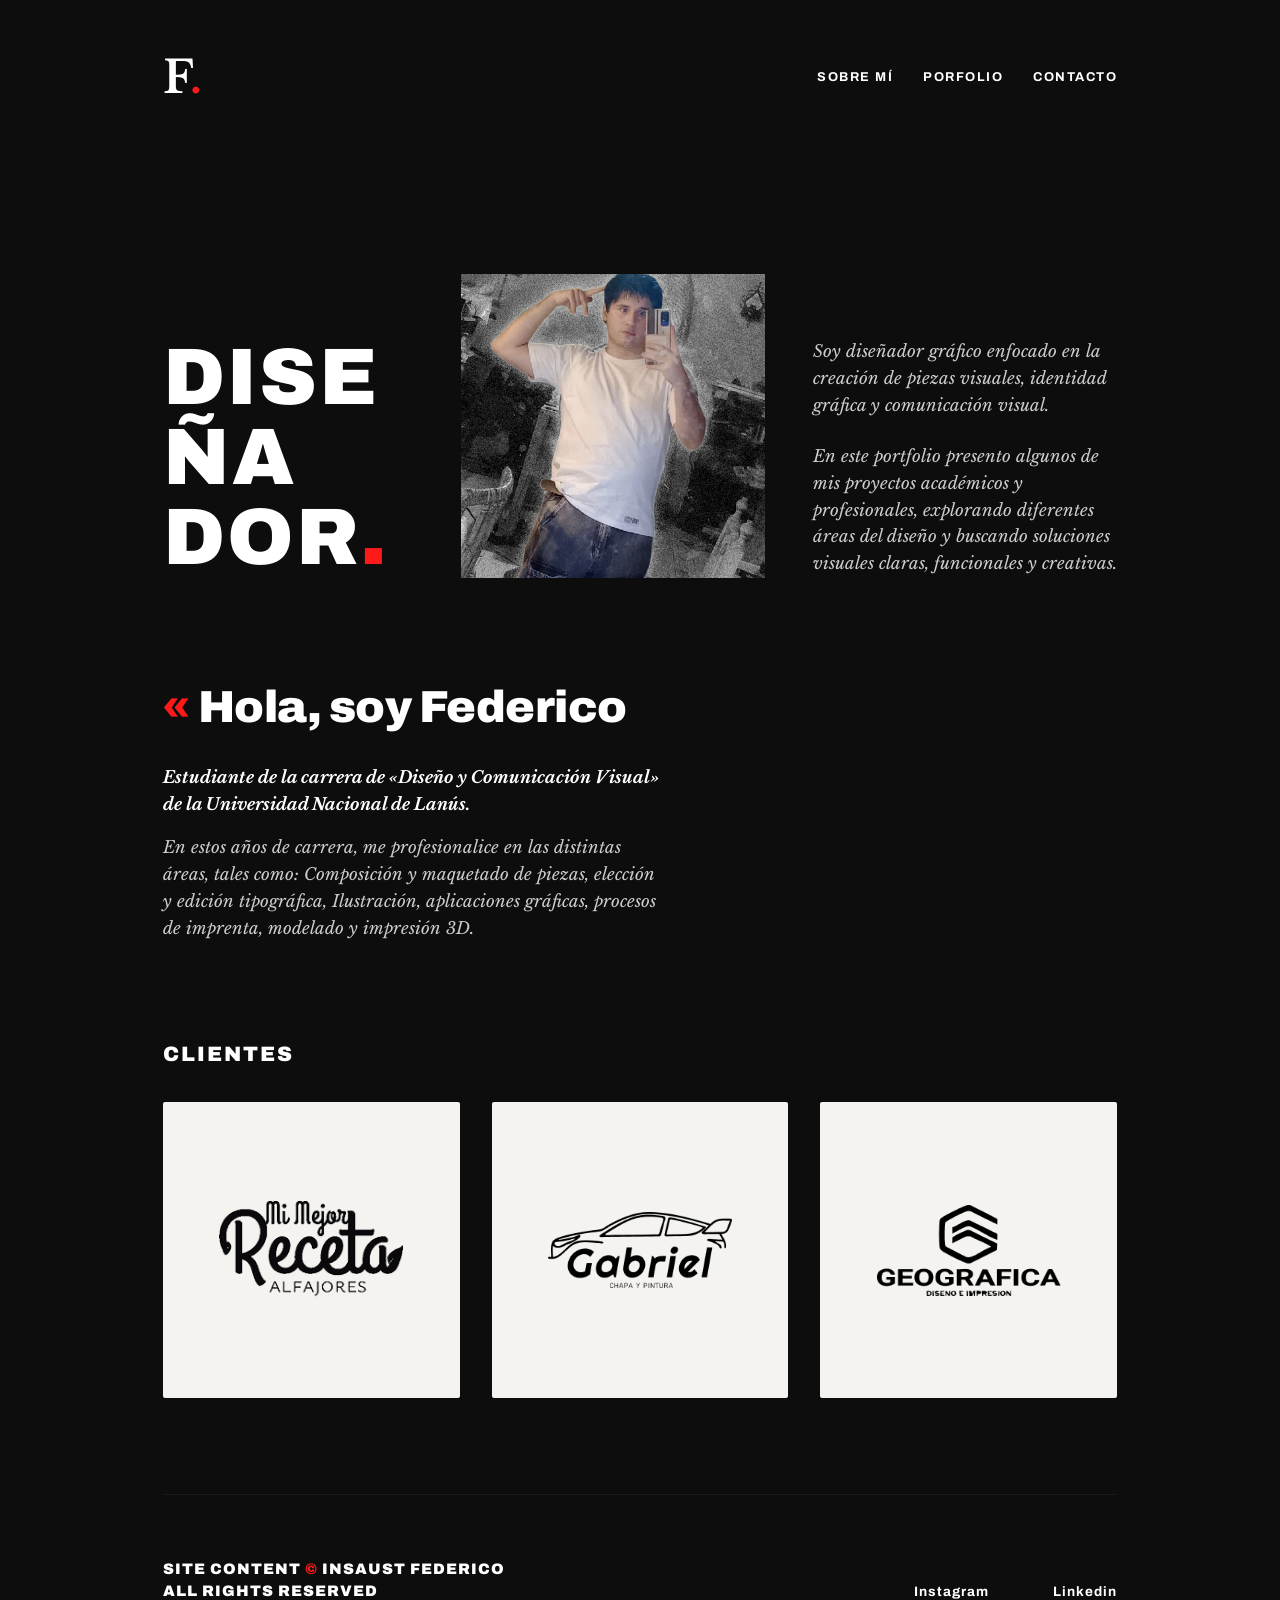
==== index.html @ 807d3243 "resubida" ====
<!DOCTYPE html>
  <html lang="es">

  <head>
    <meta charset="UTF-8">
    <meta name="viewport" content="width=device-width, initial-scale=1.0">
    <title>F. - Portfolio Federico Insaust</title>

    <!-- Favicon -->
    <link rel="icon" type="image/png" href="img/fotoporfolio.png">

    <link rel="stylesheet" href="estilos.css">
    <link rel="stylesheet" href="reveal.css">

    <!-- Google Fonts: Archivo y Libre Baskerville -->
    <link rel="preconnect" href="https://fonts.googleapis.com">
    <link rel="preconnect" href="https://fonts.gstatic.com" crossorigin>
    <link
      href="https://fonts.googleapis.com/css2?family=Archivo:ital,wght@0,400..900;1,400..900&family=Libre+Baskerville:ital,wght@0,400;0,700;1,400&display=swap"
      rel="stylesheet">
  </head>

  <body class="page-home">

    <!-- ENCABEZADO Y NAVEGACIÓN -->
    <header>
      <div class="logo">F<span>.</span></div>
      <nav>
        <a href="index.html" class="boton-head">SOBRE MÍ</a>
        <a href="porfolio.html" class="boton-head">PORFOLIO</a>
        <a href="contacto.html" class="boton-head">CONTACTO</a>
      </nav>
    </header>

    <!-- CONTENIDO PRINCIPAL -->
    <main>

      <!-- SECCIÓN FOTO -->
      <section class="seccion-foto" data-reveal>
        <p class="titulo-principal">
          DISEÑA DOR<span class="dot-red">.</span>
        </p>

        <div class="col-foto">
          <img src="img/fotoporfolio.png" alt="Foto de Federico Insaust" class="foto-perfil">
        </div>

        <div class="col-descripcion">
          <p class="texto-serif">
            Soy diseñador gráfico enfocado en la creación de piezas visuales, identidad gráfica y comunicación visual.
          </p>
          <p class="texto-serif">
            En este portfolio presento algunos de mis proyectos académicos y profesionales, explorando diferentes áreas
            del diseño y buscando soluciones visuales claras, funcionales y creativas.
          </p>
        </div>
      </section>

      <!-- SECCIÓN HOLA -->
      <section class="seccion-hola" id="sobre-mi" data-reveal>
        <h1 class="titulo-hola">
          <span class="quote-red">«</span>Hola, soy Federico
        </h1>
        <div class="texto-hola">
          <p class="texto-serif destacado">
            Estudiante de la carrera de «Diseño y Comunicación Visual» de la Universidad Nacional de Lanús.
          </p>
          <p class="texto-serif">
            En estos años de carrera, me profesionalice en las distintas áreas, tales como: Composición y maquetado de
            piezas, elección y edición tipográfica, Ilustración, aplicaciones gráficas, procesos de imprenta, modelado y
            impresión 3D.
          </p>
        </div>
      </section>

      <!-- SECCIÓN CLIENTES -->
      <section class="seccion-clientes" data-reveal>
        <h2 class="titulo-seccion">CLIENTES</h2>

        <div class="grid-clientes">
          <div class="card-cliente">
            <img src="img/logo-mimejorreceta.png" alt="Mi Mejor Receta Alfajores" class="logo-mi-mejor-receta">
          </div>
          <div class="card-cliente">
            <img src="img/logo-gabriel.png" alt="Gabriel Car Detailing" class="logo-gabriel">
          </div>
          <div class="card-cliente">
            <img src="img/logo-geografica.png" alt="Geografica Imprenta y Carteleria" class="logo-geografica">
          </div>
        </div>
      </section>

    </main>

    <!-- PIE DE PÁGINA -->
    <footer>
      <div class="copyright">
        SITE CONTENT <span class="copy-symbol">©</span> INSAUST FEDERICO<br>
        ALL RIGHTS RESERVED
      </div>

      <div class="social-links">
        <a href="https://instagram.com" target="_blank" rel="noopener">Instagram</a>
        <a href="https://linkedin.com" target="_blank" rel="noopener">Linkedin</a>
      </div>
    </footer>

    <script src="reveal.js"></script>
  </body>

  </html>
---- estilos.css ----
/* ==========================================
   RESET & ESTILOS GENERALES
   ========================================== */
* {
  box-sizing: border-box;
  margin: 0;
  padding: 0;
}

body {
  background-color: #0d0d0d;
  color: #ffffff;
  font-family: 'Archivo', sans-serif;
  line-height: 1.5;
  padding: 20px 163px;
  max-width: 1920px;
}

/* ==========================================
   CABECERA Y NAVEGACIÓN 
   ========================================== */
header {
  display: flex;
  justify-content: space-between;
  align-items: center;
  padding: 24px 0 163px 0;
}

nav {
  display: flex;
  gap: 30px;
}

/* ==========================================
   ELEMENTOS GENERALES
   ========================================== */
.logo {
  font-family: 'Libre Baskerville', Georgia, serif;
  font-size: 2.8rem;
  font-weight: 700;
  letter-spacing: -1px;
}

.logo span {
  color: #ff1a1a;
}

.boton-head {
  color: #ffffff;
  text-decoration: none;
  font-size: 0.8rem;
  font-weight: 700;
  font-family: 'Archivo', sans-serif;
  letter-spacing: 1.5px;
  transition: opacity 0.2s ease;
}

.boton-head:hover {
  opacity: 0.7;
}

/* ==========================================
   SECCIÓN FOTO 
   ========================================== */
.seccion-foto {
  display: flex;
  justify-content: space-between;
  align-items: flex-end;
  gap: 48px;
  margin-bottom: 96px;
}

.titulo-principal {
  font-family: 'Archivo', sans-serif;
  font-size: 5rem;
  font-weight: 900;
  line-height: 1;
  letter-spacing: 2px;
  text-transform: uppercase;
  max-width: 250px;
  word-wrap: break-word;
}

.dot-red {
  color: #ff1a1a;
}

.col-foto {
  display: flex;
  justify-content: center;
  flex: 1;
}

.foto-perfil {
  width: 100%;
  max-width: 380px;
  height: auto;
  aspect-ratio: 1/1;
  object-fit: cover;
  filter: grayscale(20%) contrast(105%);
}

.col-descripcion {
  display: flex;
  flex-direction: column;
  gap: 24px;
  flex: 1;
}

.texto-serif {
  font-family: 'Libre Baskerville', Georgia, serif;
  font-style: italic;
  font-size: 1.05rem;
  color: #cccccc;
  line-height: 1.6;
}

.texto-serif.destacado {
  color: #ffffff;
  font-weight: 700;
}

/* ==========================================
   SECCIÓN HOLA
   ========================================== */
.seccion-hola {
  margin-bottom: 96px;
  max-width: 500px;
}

.titulo-hola {
  font-family: 'Archivo', sans-serif;
  font-size: 2.8rem;
  font-weight: 900;
  margin-bottom: 24px;
  display: flex;
  align-items: center;
  gap: 4px;
  letter-spacing: -0.5px;
}

.quote-red {
  color: #ff1a1a;
  font-family: 'Archivo', sans-serif;
  margin-right: 4px;
}

.texto-hola {
  display: flex;
  flex-direction: column;
  gap: 16px;
}

/* ==========================================
   SECCIÓN CLIENTES 
   ========================================== */
.seccion-clientes {
  margin-bottom: 96px;
}

.titulo-seccion {
  font-family: 'Archivo', sans-serif;
  font-size: 1.3rem;
  font-weight: 900;
  letter-spacing: 2px;
  margin-bottom: 32px;
  text-transform: uppercase;
}

.grid-clientes {
  display: flex;
  gap: 32px;
}

.card-cliente {
  background-color: #f4f3ef;
  flex: 1;
  aspect-ratio: 1/1;
  display: flex;
  align-items: center;
  justify-content: center;
  padding: 40px;
  border-radius: 2px;
}

.card-cliente img {
  max-width: 85%;
  max-height: 85%;
  object-fit: contain;
}

.card-cliente img.logo-mi-mejor-receta {
  width: 200px;
  height: 106px;
}

.card-cliente img.logo-gabriel {
  width: 247px;
  height: 101px;
}

.card-cliente img.logo-geografica {
  width: 232px;
  height: 115px;
}

/* ==========================================
   FOOTER
   ========================================== */
footer {
  display: flex;
  justify-content: space-between;
  align-items: flex-end;
  padding-top: 64px;
  border-top: 1px solid #1a1a1a;
}

.copyright {
  font-family: 'Archivo', sans-serif;
  font-size: 0.95rem;
  font-weight: 900;
  line-height: 1.4;
  letter-spacing: 1px;
}

.copy-symbol {
  color: #ff1a1a;
}

.social-links {
  display: flex;
  gap: 64px;
}

.social-links a {
  color: #ffffff;
  text-decoration: none;
  font-family: 'Archivo', sans-serif;
  font-size: 0.85rem;
  font-weight: 700;
  letter-spacing: 1px;
  transition: opacity 0.2s ease;
}

.social-links a:hover {
  opacity: 0.7;
}

/* ==========================================
   RESPONSIVE 
   ========================================== */
@media (max-width: 992px) {
  body {
    padding: 24px 32px;
  }

  .seccion-foto {
    flex-direction: column;
    align-items: flex-start;
    gap: 40px;
  }

  .titulo-principal {
    font-size: 3.5rem;
    max-width: 100%;
  }

  .grid-clientes {
    flex-direction: column;
  }
}

@media (max-width: 600px) {
  header {
    flex-direction: column;
    gap: 24px;
    align-items: flex-start;
  }

  nav {
    gap: 24px;
  }

  footer {
    flex-direction: column;
    align-items: flex-start;
    gap: 32px;
  }

  .social-links {
    gap: 32px;
  }
}

/* ==========================================
   PORFOLIO
   ========================================== */
:root {
  --bg-dark: #0d0d0d;
  --text-white: #ffffff;
  --accent-red: #ff1a1a;
  --card-bg: #d9d9d9;
  --font-heading: 'Archivo', sans-serif;
  --font-body: 'Libre Baskerville', serif;
}

.page-portfolio {
  overflow-x: hidden;
}

.page-portfolio .dot,
.page-portfolio .red-symbol {
  color: var(--accent-red);
}

.page-portfolio .red-symbol {
  font-weight: bold;
}

.page-portfolio .bio-text {
  color: var(--text-white);
  font-family: var(--font-body);
  font-size: 13px;
  font-style: italic;
  line-height: 1.6;
}

.page-portfolio .bio-text p {
  margin-bottom: 16px;
}

.page-portfolio .bio-text p:last-child {
  margin-bottom: 0;
}

.page-portfolio .badge-container {
  position: relative;
}

.page-portfolio .red-badge {
  position: absolute;
  z-index: 2;
  right: 12px;
  bottom: 12px;
  width: 16px;
  height: 16px;
  background-color: var(--accent-red);
}

.page-portfolio .card {
  display: flex;
  align-items: center;
  justify-content: center;
  overflow: hidden;
  background-color: var(--card-bg);
}

.page-portfolio .card img,
.page-portfolio .card video {
  display: block;
  width: 100%;
  height: 100%;
  object-fit: cover;
}

.page-portfolio nav a {
  color: var(--text-white);
  font-size: 13px;
  font-weight: 600;
  letter-spacing: 1.5px;
  text-decoration: none;
  transition: color 0.3s ease;
}

.page-portfolio nav a:hover {
  color: var(--accent-red);
}

.page-portfolio main#porfolio {
  display: flex;
  flex-direction: column;
  gap: 24px;
}

.page-portfolio main#porfolio > h1 {
  max-width: 450px;
  margin-bottom: 20px;
  font-size: 54px;
  font-weight: 900;
  line-height: 0.95;
  letter-spacing: -1px;
}

.page-portfolio #principales {
  display: flex;
  gap: 16px;
  height: 380px;
}

.page-portfolio #principales .card {
  flex: 1;
}

.page-portfolio #principales .card:nth-child(4) {
  flex: 0.5;
}

.page-portfolio #pequenas-piezas {
  display: flex;
  gap: 16px;
  height: 100px;
}

.page-portfolio #pequenas-piezas .card {
  flex: 1;
}

.page-portfolio #trabajo-destacado {
  display: flex;
  align-items: stretch;
  gap: 16px;
}

.page-portfolio #trabajo-destacado .col-left {
  display: flex;
  flex: 2;
  gap: 16px;
}

.page-portfolio #trabajo-destacado .card.large {
  flex: 1.2;
  height: 360px;
}

.page-portfolio #trabajo-destacado .stacked-cards {
  display: flex;
  flex: 1;
  flex-direction: column;
  gap: 16px;
}

.page-portfolio #trabajo-destacado .stacked-cards .card {
  height: calc(50% - 8px);
}

.page-portfolio #trabajo-destacado .col-right {
  display: flex;
  flex: 1;
  flex-direction: column;
  justify-content: flex-end;
  padding: 0 20px;
}

.page-portfolio #video {
  display: flex;
  width: 100%;
}

.page-portfolio #video .video-card {
  width: 100%;
  height: 400px;
}

.page-portfolio #libro h2 {
  margin-bottom: 16px;
  font-size: 24px;
  font-weight: 900;
}

.page-portfolio .book-embed {
  position: relative;
  width: 100%;
  min-height: 324px;
  aspect-ratio: 5 / 3;
}

.page-portfolio .book-embed iframe {
  position: absolute;
  inset: 0;
  width: 100%;
  height: 100%;
  border: 0;
}

.page-portfolio #piezas-varias {
  display: flex;
  flex-direction: column;
  gap: 16px;
}

.page-portfolio .flex-row {
  display: flex;
  gap: 16px;
  min-height: 280px;
}

.page-portfolio .col-item {
  flex: 1;
}

.page-portfolio .col-item.wide {
  flex: 2;
}

.page-portfolio .col-item.bio-text {
  display: flex;
  flex-direction: column;
  justify-content: flex-end;
  padding: 0 15px;
}

.page-portfolio .stacked-col {
  display: flex;
  flex-direction: column;
  gap: 16px;
}

.page-portfolio .stacked-col .card {
  flex: 1;
}

.page-portfolio footer {
  align-items: center;
  margin-top: 80px;
  padding-top: 20px;
  border-top: 0;
  font-size: 11px;
  font-weight: 800;
  letter-spacing: 0.5px;
}

.page-portfolio .redes {
  display: flex;
  gap: 40px;
}

.page-portfolio .redes a {
  color: var(--text-white);
  text-decoration: none;
  transition: color 0.3s ease;
}

.page-portfolio .redes a:hover {
  color: var(--accent-red);
}

@media (max-width: 992px) {
  .page-portfolio {
    padding: 30px 20px;
  }

  .page-portfolio #principales {
    height: 260px;
  }

  .page-portfolio #trabajo-destacado {
    flex-direction: column;
  }

  .page-portfolio #trabajo-destacado .col-right {
    padding: 20px 0;
  }

  .page-portfolio .flex-row {
    flex-direction: column;
  }

  .page-portfolio .col-item.wide,
  .page-portfolio .col-item {
    width: 100%;
    height: 220px;
  }

  .page-portfolio .col-item.bio-text {
    height: auto;
    padding: 20px 0;
  }
}

@media (max-width: 600px) {
  .page-portfolio header {
    gap: 20px;
  }

  .page-portfolio main#porfolio > h1 {
    font-size: 38px;
  }

  .page-portfolio #principales,
  .page-portfolio #pequenas-piezas {
    flex-direction: column;
    height: auto;
  }

  .page-portfolio #principales .card {
    height: 200px;
  }

  .page-portfolio #pequenas-piezas .card {
    height: 80px;
  }

  .page-portfolio #trabajo-destacado .col-left {
    flex-direction: column;
  }
}

/* ==========================================
   CONTACTO
   ========================================== */
.page-contact {
  display: flex;
  min-height: 100vh;
  flex-direction: column;
}

.page-contact main {
  flex: 1;
  display: flex;
  flex-direction: column;
}

.page-contact section {
  width: 100%;
}

.page-contact h1 {
  max-width: 450px;
  margin-bottom: 40px;
  font-family: 'Archivo', sans-serif;
  font-size: 52px;
  font-weight: 900;
  line-height: 1.05;
  letter-spacing: -1px;
  text-transform: uppercase;
}

.page-contact h1 span,
.page-contact h2 span {
  color: #ff1a1a;
}

.page-contact form {
  display: flex;
  max-width: 680px;
  flex-direction: column;
  gap: 24px;
  margin-bottom: 50px;
}

.page-contact .form-row {
  display: flex;
  width: 100%;
  gap: 20px;
}

.page-contact .field-group {
  display: flex;
  flex: 1;
  flex-direction: column;
  gap: 8px;
}

.page-contact .field-group.full-width {
  width: 100%;
}

.page-contact .field-group.half-width {
  max-width: 50%;
}

.page-contact label {
  color: #ffffff;
  font-family: 'Archivo', sans-serif;
  font-size: 16px;
  font-weight: 800;
}

.page-contact input[type="text"],
.page-contact textarea {
  width: 100%;
  padding: 14px 16px;
  border: none;
  border-radius: 0;
  outline: none;
  background-color: #8c8c8c;
  color: #0d0d0d;
  font-family: 'Libre Baskerville', serif;
  font-size: 13px;
  font-style: italic;
}

.page-contact input[type="text"]::placeholder,
.page-contact textarea::placeholder {
  color: #333333;
  font-family: 'Libre Baskerville', serif;
  font-style: italic;
}

.page-contact textarea {
  min-height: 90px;
  resize: vertical;
}

.page-contact .file-upload {
  display: flex;
  align-items: center;
  justify-content: space-between;
  padding: 10px 16px;
  background-color: #8c8c8c;
}

.page-contact .upload-info {
  display: flex;
  align-items: center;
  gap: 12px;
  color: #1a1a1a;
  font-family: 'Libre Baskerville', serif;
  font-size: 13px;
  font-style: italic;
}

.page-contact .upload-info .icon {
  width: 24px;
  height: 24px;
  fill: #1a1a1a;
}

.page-contact .btn-upload {
  padding: 10px 20px;
  background-color: #0d0d0d;
  color: #ffffff;
  font-family: 'Archivo', sans-serif;
  font-size: 12px;
  font-style: normal;
  font-weight: 800;
  letter-spacing: 1px;
  text-transform: uppercase;
  cursor: pointer;
}

.page-contact input[type="file"] {
  display: none;
}

.page-contact h2 {
  margin-bottom: 12px;
  color: #ffffff;
  font-family: 'Archivo', sans-serif;
  font-size: 20px;
  font-weight: 800;
}

.page-contact h2 span {
  margin-right: 2px;
}

.page-contact .direct-contact {
  display: flex;
  align-items: center;
  gap: 10px;
  margin-bottom: 60px;
}

.page-contact .direct-contact .icon-mail {
  width: 20px;
  height: 20px;
  fill: #ffffff;
}

.page-contact .direct-contact a {
  color: #ffffff;
  font-family: 'Libre Baskerville', serif;
  font-size: 13px;
  font-style: italic;
  text-decoration: none;
}

.page-contact footer {
  align-items: center;
  padding-top: 20px;
  border-top: 1px solid #1a1a1a;
  font-size: 12px;
  font-weight: 800;
  letter-spacing: 0.5px;
}

.page-contact footer p {
  color: #ffffff;
}

.page-contact .social-links {
  gap: 40px;
}

.page-contact .social-links a {
  transition: opacity 0.2s ease;
}

.page-contact .social-links a:hover {
  opacity: 0.7;
}

@media (max-width: 768px) {
  .page-contact {
    padding: 24px 20px;
  }

  .page-contact header {
    margin-bottom: 40px;
  }

  .page-contact .form-row {
    flex-direction: column;
    gap: 24px;
  }

  .page-contact .field-group.half-width {
    max-width: 100%;
  }

  .page-contact .file-upload {
    align-items: flex-start;
    flex-direction: column;
    gap: 14px;
  }
}
---- reveal.css ----
body.reveal-ready [data-reveal] {
    opacity: 0;
    transform: translateY(24px);
    transition: opacity 600ms ease, transform 600ms ease;
}

body.reveal-ready [data-reveal].is-visible {
    opacity: 1;
    transform: translateY(0);
}

@media (prefers-reduced-motion: reduce) {
    body.reveal-ready [data-reveal] {
        opacity: 1;
        transform: none;
        transition: none;
    }
}
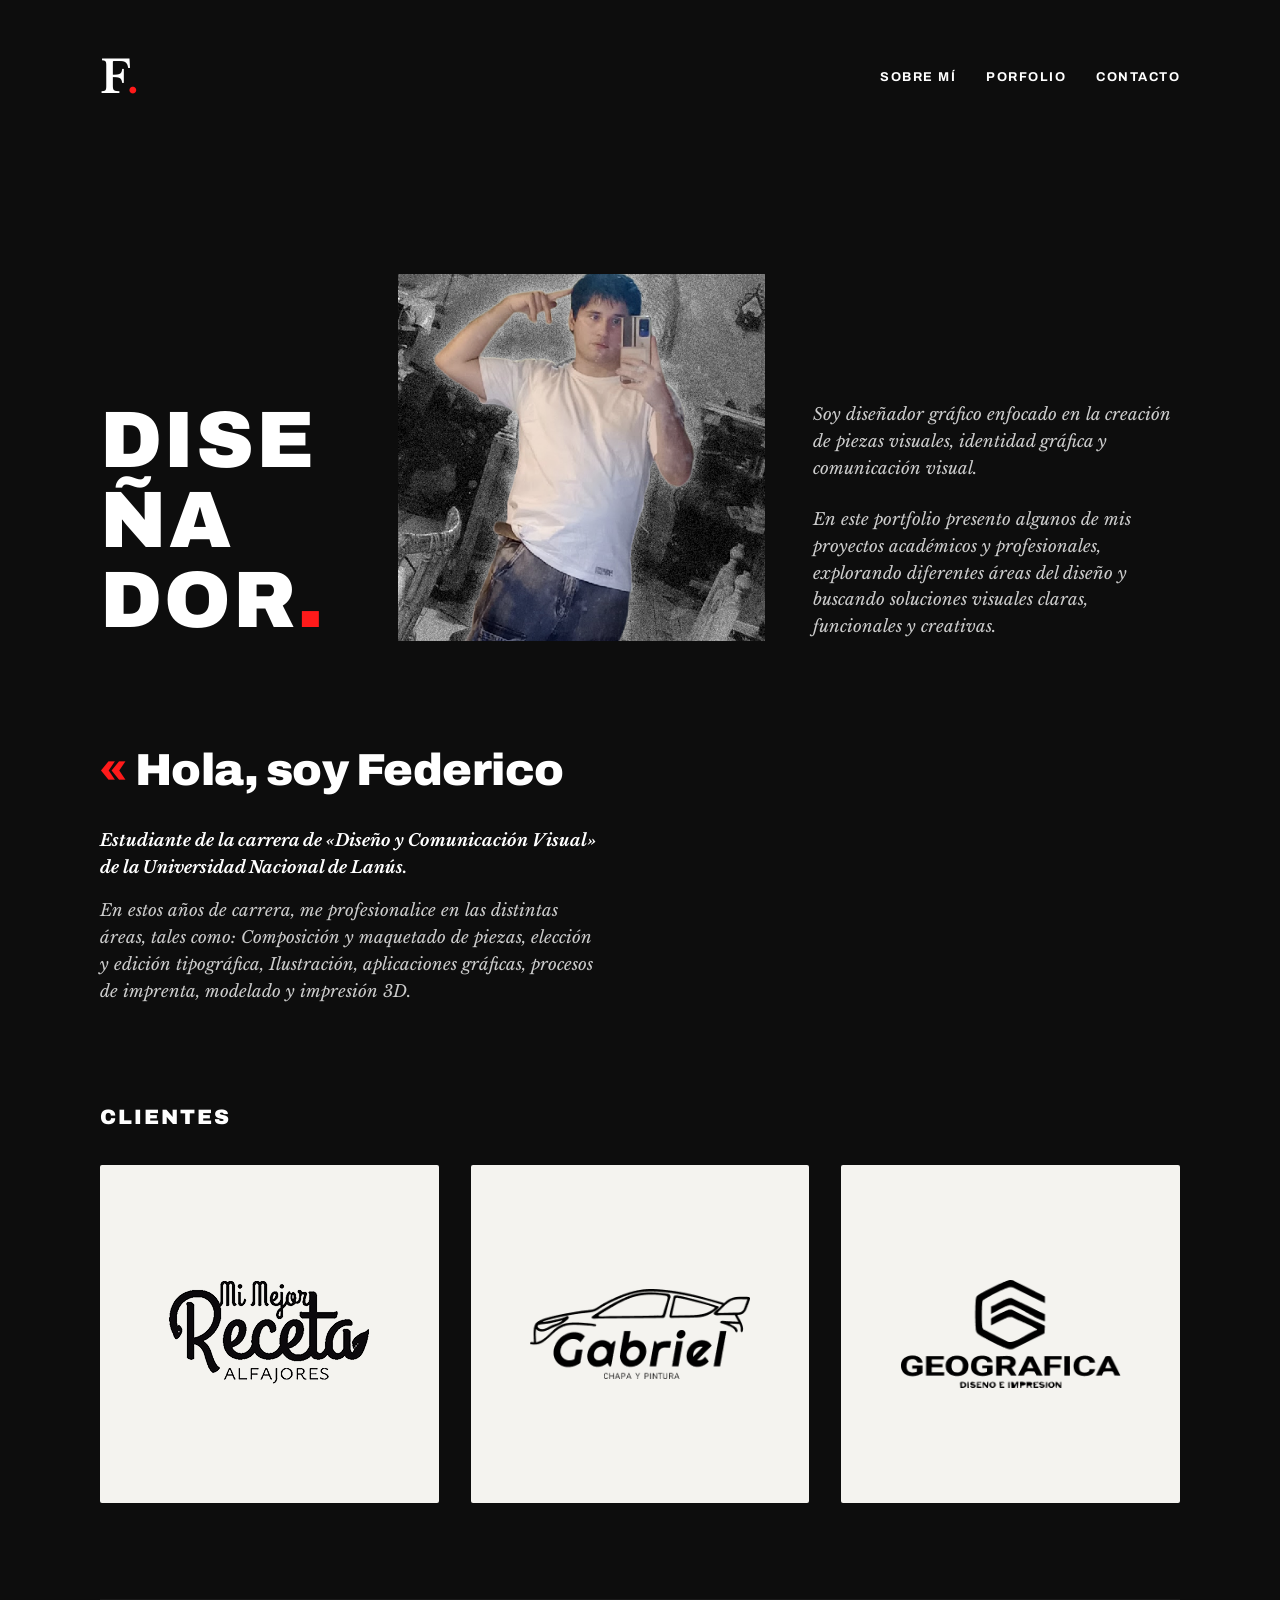
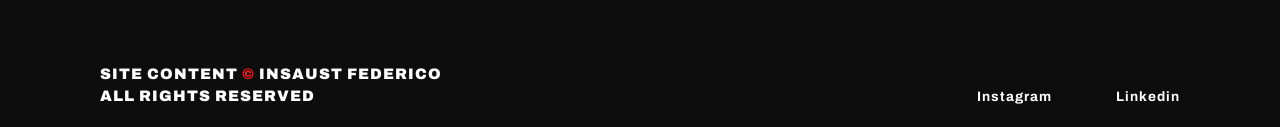
==== commit 7e7bfa87: "fotos a medida porfolio" ====
--- a/index.html
+++ b/index.html
@@ -4,10 +4,10 @@
   <head>
     <meta charset="UTF-8">
     <meta name="viewport" content="width=device-width, initial-scale=1.0">
-    <title>F. - Portfolio Federico Insaust</title>
+    <title>Portfolio Federico Insausti</title>
 
     <!-- Favicon -->
-    <link rel="icon" type="image/png" href="img/fotoporfolio.png">
+    <link rel="icon" type="image/png" href="img/F-logofabicon.png">
 
     <link rel="stylesheet" href="estilos.css">
     <link rel="stylesheet" href="reveal.css">
@@ -42,7 +42,7 @@
         </p>
 
         <div class="col-foto">
-          <img src="img/fotoporfolio.png" alt="Foto de Federico Insaust" class="foto-perfil">
+          <img src="img/fotoporfolio.png" alt="Foto de Federico Insaust" class="foto-perfil" width="460" height="500">
         </div>
 
         <div class="col-descripcion">
@@ -79,13 +79,15 @@
 
         <div class="grid-clientes">
           <div class="card-cliente">
-            <img src="img/logo-mimejorreceta.png" alt="Mi Mejor Receta Alfajores" class="logo-mi-mejor-receta">
+            <img src="img/logo-mimejorreceta.png" alt="Mi Mejor Receta Alfajores" class="logo-mi-mejor-receta"
+              width="200" height="106">
           </div>
           <div class="card-cliente">
-            <img src="img/logo-gabriel.png" alt="Gabriel Car Detailing" class="logo-gabriel">
+            <img src="img/logo-gabriel.png" alt="Gabriel Car Detailing" class="logo-gabriel" width="247" height="101">
           </div>
           <div class="card-cliente">
-            <img src="img/logo-geografica.png" alt="Geografica Imprenta y Carteleria" class="logo-geografica">
+            <img src="img/logo-geografica.png" alt="Geografica Imprenta y Carteleria" class="logo-geografica"
+              width="233" height="115">
           </div>
         </div>
       </section>
--- a/estilos.css
+++ b/estilos.css
@@ -12,7 +12,7 @@
   color: #ffffff;
   font-family: 'Archivo', sans-serif;
   line-height: 1.5;
-  padding: 20px 163px;
+  padding: 20px 100px;
   max-width: 1920px;
 }
 
@@ -36,7 +36,7 @@
    ========================================== */
 .logo {
   font-family: 'Libre Baskerville', Georgia, serif;
-  font-size: 2.8rem;
+  font-size: 44.8px;
   font-weight: 700;
   letter-spacing: -1px;
 }
@@ -48,7 +48,7 @@
 .boton-head {
   color: #ffffff;
   text-decoration: none;
-  font-size: 0.8rem;
+  font-size: 12.8px;
   font-weight: 700;
   font-family: 'Archivo', sans-serif;
   letter-spacing: 1.5px;
@@ -72,7 +72,7 @@
 
 .titulo-principal {
   font-family: 'Archivo', sans-serif;
-  font-size: 5rem;
+  font-size: 80px;
   font-weight: 900;
   line-height: 1;
   letter-spacing: 2px;
@@ -110,7 +110,7 @@
 .texto-serif {
   font-family: 'Libre Baskerville', Georgia, serif;
   font-style: italic;
-  font-size: 1.05rem;
+  font-size: 16.8px;
   color: #cccccc;
   line-height: 1.6;
 }
@@ -130,7 +130,7 @@
 
 .titulo-hola {
   font-family: 'Archivo', sans-serif;
-  font-size: 2.8rem;
+  font-size: 44.8px;
   font-weight: 900;
   margin-bottom: 24px;
   display: flex;
@@ -160,7 +160,7 @@
 
 .titulo-seccion {
   font-family: 'Archivo', sans-serif;
-  font-size: 1.3rem;
+  font-size: 20.8px;
   font-weight: 900;
   letter-spacing: 2px;
   margin-bottom: 32px;
@@ -189,21 +189,6 @@
   object-fit: contain;
 }
 
-.card-cliente img.logo-mi-mejor-receta {
-  width: 200px;
-  height: 106px;
-}
-
-.card-cliente img.logo-gabriel {
-  width: 247px;
-  height: 101px;
-}
-
-.card-cliente img.logo-geografica {
-  width: 232px;
-  height: 115px;
-}
-
 /* ==========================================
    FOOTER
    ========================================== */
@@ -217,7 +202,7 @@
 
 .copyright {
   font-family: 'Archivo', sans-serif;
-  font-size: 0.95rem;
+  font-size: 15.2px;
   font-weight: 900;
   line-height: 1.4;
   letter-spacing: 1px;
@@ -236,7 +221,7 @@
   color: #ffffff;
   text-decoration: none;
   font-family: 'Archivo', sans-serif;
-  font-size: 0.85rem;
+  font-size: 13.6px;
   font-weight: 700;
   letter-spacing: 1px;
   transition: opacity 0.2s ease;
@@ -261,7 +246,7 @@
   }
 
   .titulo-principal {
-    font-size: 3.5rem;
+    font-size: 56px;
     max-width: 100%;
   }
 
@@ -408,7 +393,7 @@
 .page-portfolio #pequenas-piezas {
   display: flex;
   gap: 16px;
-  height: 100px;
+  height: 115px;
 }
 
 .page-portfolio #pequenas-piezas .card {
@@ -467,19 +452,113 @@
   font-weight: 900;
 }
 
-.page-portfolio .book-embed {
-  position: relative;
-  width: 100%;
-  min-height: 324px;
-  aspect-ratio: 5 / 3;
-}
-
-.page-portfolio .book-embed iframe {
-  position: absolute;
-  inset: 0;
-  width: 100%;
-  height: 100%;
+.page-portfolio .book-reader {
+  width: 100%;
+  max-width: 1100px;
+  margin: 0 auto;
+}
+
+.page-portfolio .book-stage {
+  display: flex;
+  min-height: 360px;
+  align-items: center;
+  justify-content: center;
+  padding: 24px;
+  background: #e9e6e2;
+  perspective: 1400px;
+}
+
+.page-portfolio .book-pages {
+  display: flex;
+  width: 100%;
+  justify-content: center;
+}
+
+.page-portfolio .book-page {
+  display: flex;
+  flex: 1 1 0;
+  min-width: 0;
+  align-items: center;
+  justify-content: center;
+  overflow: hidden;
+  background: #fff;
+  box-shadow: 0 8px 24px #0002;
+}
+
+.page-portfolio .book-page.is-hidden,
+.page-portfolio .book-error.is-hidden {
+  display: none;
+}
+
+.page-portfolio .book-page canvas {
+  display: block;
+  width: 100%;
+  max-width: 100%;
+  height: auto;
+}
+
+.page-portfolio .book-page + .book-page {
+  border-left: 1px solid #ddd;
+}
+
+.page-portfolio .book-pages.turning {
+  animation: book-turn 0.35s ease;
+}
+
+.page-portfolio .book-controls {
+  display: flex;
+  align-items: center;
+  justify-content: center;
+  gap: 18px;
+  margin-top: 16px;
+}
+
+.page-portfolio .book-controls button {
+  padding: 10px 18px;
   border: 0;
+  background: var(--accent-red);
+  color: var(--text-white);
+  font: inherit;
+  cursor: pointer;
+  transition: opacity 0.2s ease;
+}
+
+.page-portfolio .book-controls button:hover:not(:disabled) {
+  opacity: 0.8;
+}
+
+.page-portfolio .book-controls button:focus-visible {
+  outline: 2px solid var(--accent-red);
+  outline-offset: 3px;
+}
+
+.page-portfolio .book-controls button:disabled {
+  opacity: 0.45;
+  cursor: not-allowed;
+}
+
+.page-portfolio .book-status {
+  min-width: 130px;
+  text-align: center;
+}
+
+.page-portfolio .book-error {
+  margin-top: 12px;
+  color: var(--accent-red);
+  text-align: center;
+}
+
+.page-portfolio .book-error a {
+  color: inherit;
+  text-decoration: underline;
+  text-underline-offset: 3px;
+}
+
+@keyframes book-turn {
+  50% {
+    transform: rotateY(-8deg);
+    opacity: 0.65;
+  }
 }
 
 .page-portfolio #piezas-varias {
@@ -577,6 +656,25 @@
   }
 }
 
+@media (max-width: 680px) {
+  .page-portfolio .book-stage {
+    min-height: 280px;
+    padding: 12px;
+  }
+
+  .page-portfolio .book-page + .book-page {
+    display: none;
+  }
+
+  .page-portfolio .book-controls {
+    gap: 8px;
+  }
+
+  .page-portfolio .book-controls button {
+    padding: 9px 12px;
+  }
+}
+
 @media (max-width: 600px) {
   .page-portfolio header {
     gap: 20px;
@@ -605,12 +703,18 @@
   }
 }
 
+@media (prefers-reduced-motion: reduce) {
+  .page-portfolio .book-pages.turning {
+    animation: none;
+  }
+}
+
 /* ==========================================
    CONTACTO
    ========================================== */
 .page-contact {
   display: flex;
-  min-height: 100vh;
+  min-height: 1080px;
   flex-direction: column;
 }
 
@@ -666,7 +770,8 @@
 }
 
 .page-contact .field-group.half-width {
-  max-width: 50%;
+  flex: none;
+  width: 50%;
 }
 
 .page-contact label {
@@ -677,6 +782,10 @@
 }
 
 .page-contact input[type="text"],
+.page-contact input[type="email"],
+.page-contact input[type="tel"],
+.page-contact input[type="date"],
+.page-contact select,
 .page-contact textarea {
   width: 100%;
   padding: 14px 16px;
@@ -690,6 +799,10 @@
   font-style: italic;
 }
 
+.page-contact select {
+  min-height: 46px;
+}
+
 .page-contact input[type="text"]::placeholder,
 .page-contact textarea::placeholder {
   color: #333333;
@@ -702,45 +815,35 @@
   resize: vertical;
 }
 
-.page-contact .file-upload {
-  display: flex;
-  align-items: center;
-  justify-content: space-between;
-  padding: 10px 16px;
-  background-color: #8c8c8c;
-}
-
-.page-contact .upload-info {
-  display: flex;
-  align-items: center;
-  gap: 12px;
-  color: #1a1a1a;
-  font-family: 'Libre Baskerville', serif;
+.page-contact input[type="file"] {
+  width: 100%;
+  color: #ffffff;
+  font-family: 'Archivo', sans-serif;
   font-size: 13px;
-  font-style: italic;
-}
-
-.page-contact .upload-info .icon {
-  width: 24px;
-  height: 24px;
-  fill: #1a1a1a;
-}
-
-.page-contact .btn-upload {
-  padding: 10px 20px;
-  background-color: #0d0d0d;
+}
+
+.page-contact .btn-submit {
+  align-self: flex-start;
+  padding: 14px 24px;
+  border: 0;
+  background-color: #ff1a1a;
   color: #ffffff;
   font-family: 'Archivo', sans-serif;
-  font-size: 12px;
-  font-style: normal;
+  font-size: 13px;
   font-weight: 800;
   letter-spacing: 1px;
   text-transform: uppercase;
   cursor: pointer;
-}
-
-.page-contact input[type="file"] {
-  display: none;
+  transition: opacity 0.2s ease;
+}
+
+.page-contact .btn-submit:hover {
+  opacity: 0.8;
+}
+
+.page-contact .btn-submit:focus-visible {
+  outline: 2px solid #ffffff;
+  outline-offset: 3px;
 }
 
 .page-contact h2 {
@@ -816,12 +919,7 @@
   }
 
   .page-contact .field-group.half-width {
-    max-width: 100%;
-  }
-
-  .page-contact .file-upload {
-    align-items: flex-start;
-    flex-direction: column;
-    gap: 14px;
-  }
+    width: 100%;
+  }
+
 }
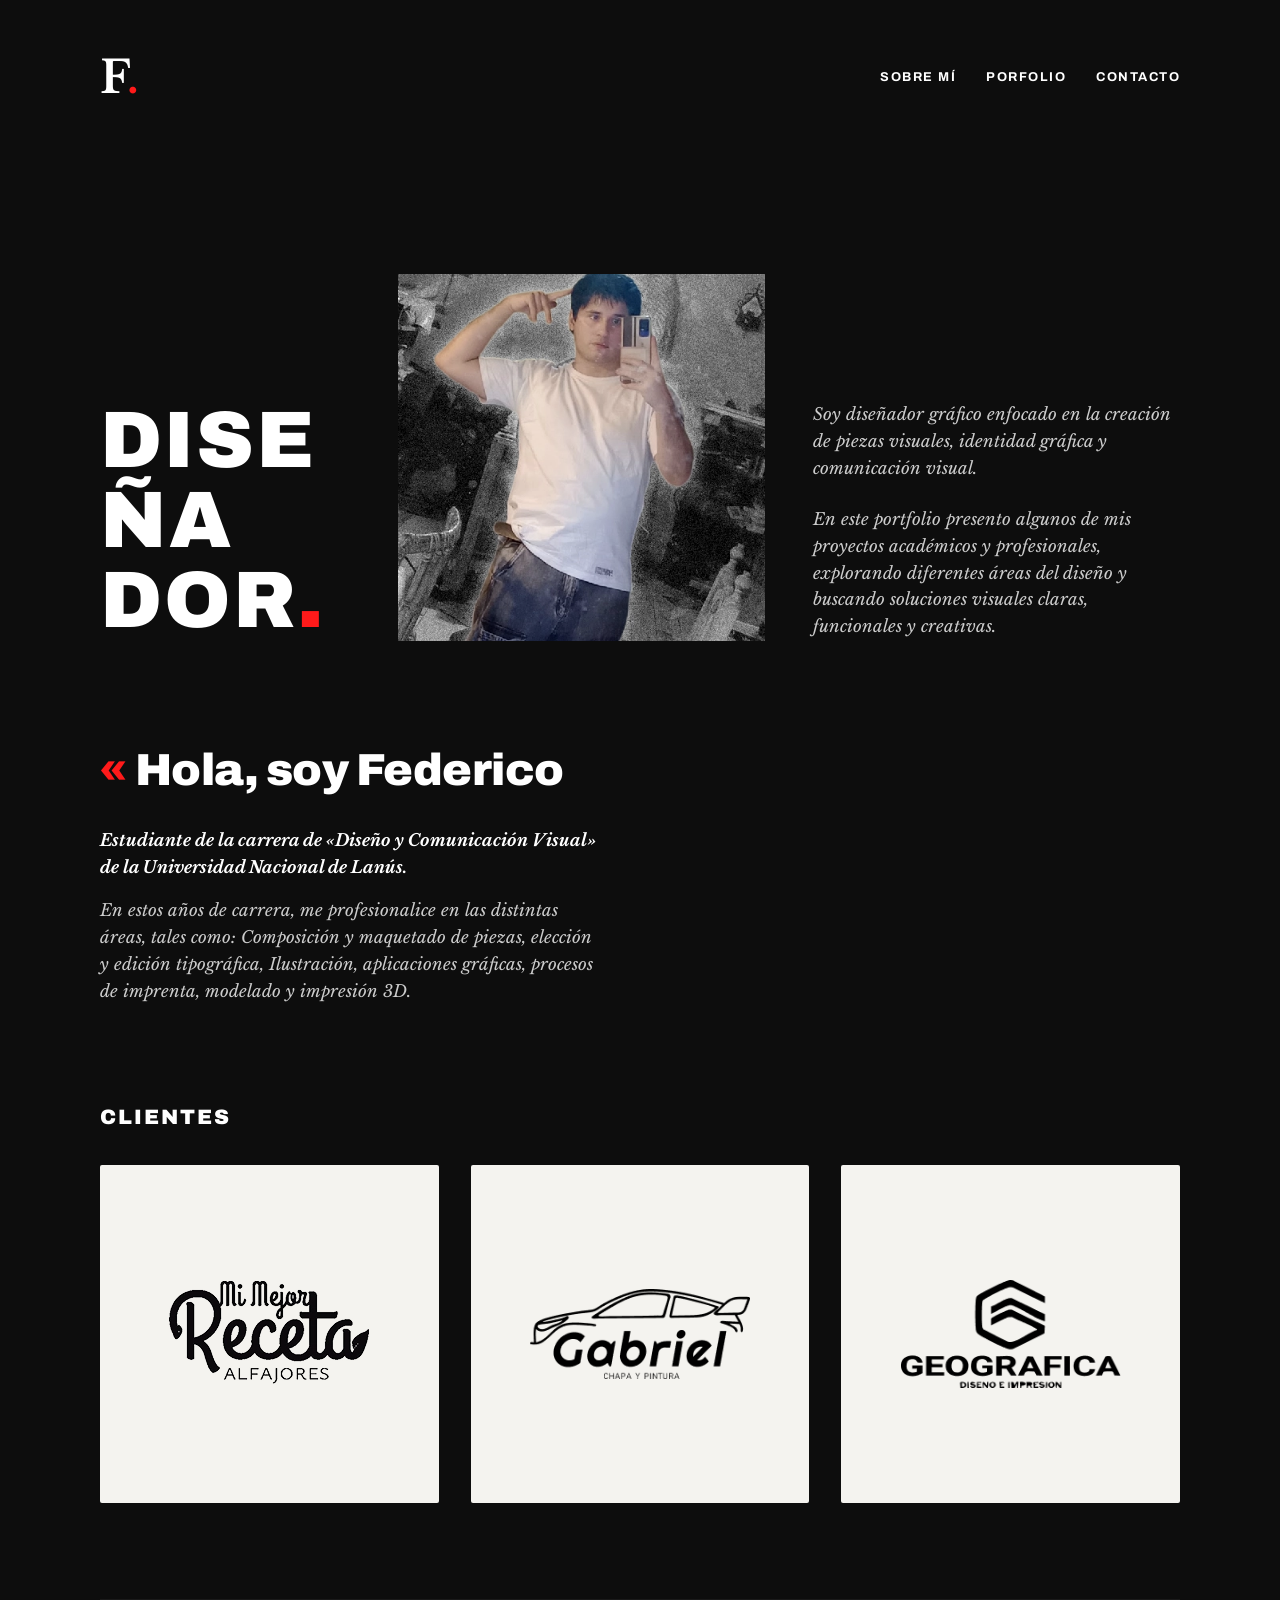
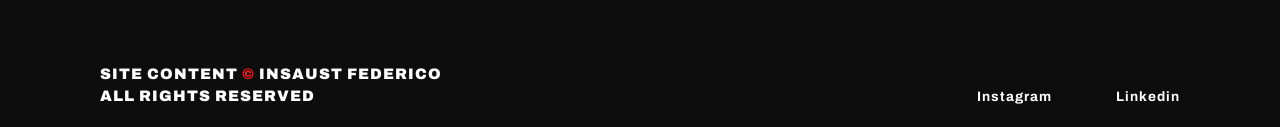
==== commit 4f2c833f: "correccion de las imagenes a formato webp y correccion de los links de las redes sociales" ====
--- a/index.html
+++ b/index.html
@@ -7,7 +7,7 @@
     <title>Portfolio Federico Insausti</title>
 
     <!-- Favicon -->
-    <link rel="icon" type="image/png" href="img/F-logofabicon.png">
+    <link rel="icon" type="image/png" href="img/F-logofabicon.webp">
 
     <link rel="stylesheet" href="estilos.css">
     <link rel="stylesheet" href="reveal.css">
@@ -42,7 +42,7 @@
         </p>
 
         <div class="col-foto">
-          <img src="img/fotoporfolio.png" alt="Foto de Federico Insaust" class="foto-perfil" width="460" height="500">
+          <img src="img/fotoporfolio.webp" alt="Foto de Federico Insaust" class="foto-perfil" width="460" height="500">
         </div>
 
         <div class="col-descripcion">
@@ -79,14 +79,14 @@
 
         <div class="grid-clientes">
           <div class="card-cliente">
-            <img src="img/logo-mimejorreceta.png" alt="Mi Mejor Receta Alfajores" class="logo-mi-mejor-receta"
+            <img src="img/logo-mimejorreceta.webp" alt="Mi Mejor Receta Alfajores" class="logo-mi-mejor-receta"
               width="200" height="106">
           </div>
           <div class="card-cliente">
-            <img src="img/logo-gabriel.png" alt="Gabriel Car Detailing" class="logo-gabriel" width="247" height="101">
+            <img src="img/logo-gabriel.webp" alt="Gabriel Car Detailing" class="logo-gabriel" width="247" height="101">
           </div>
           <div class="card-cliente">
-            <img src="img/logo-geografica.png" alt="Geografica Imprenta y Carteleria" class="logo-geografica"
+            <img src="img/logo-geografica.webp" alt="Geografica Imprenta y Carteleria" class="logo-geografica"
               width="233" height="115">
           </div>
         </div>
@@ -102,8 +102,8 @@
       </div>
 
       <div class="social-links">
-        <a href="https://instagram.com" target="_blank" rel="noopener">Instagram</a>
-        <a href="https://linkedin.com" target="_blank" rel="noopener">Linkedin</a>
+        <a href="https://www.instagram.com/3dreve/" target="_blank" rel="noopener">Instagram</a>
+        <a href="www.linkedin.com/in/federico-ezequiel-insausti-casale" target="_blank" rel="noopener">Linkedin</a>
       </div>
     </footer>
 
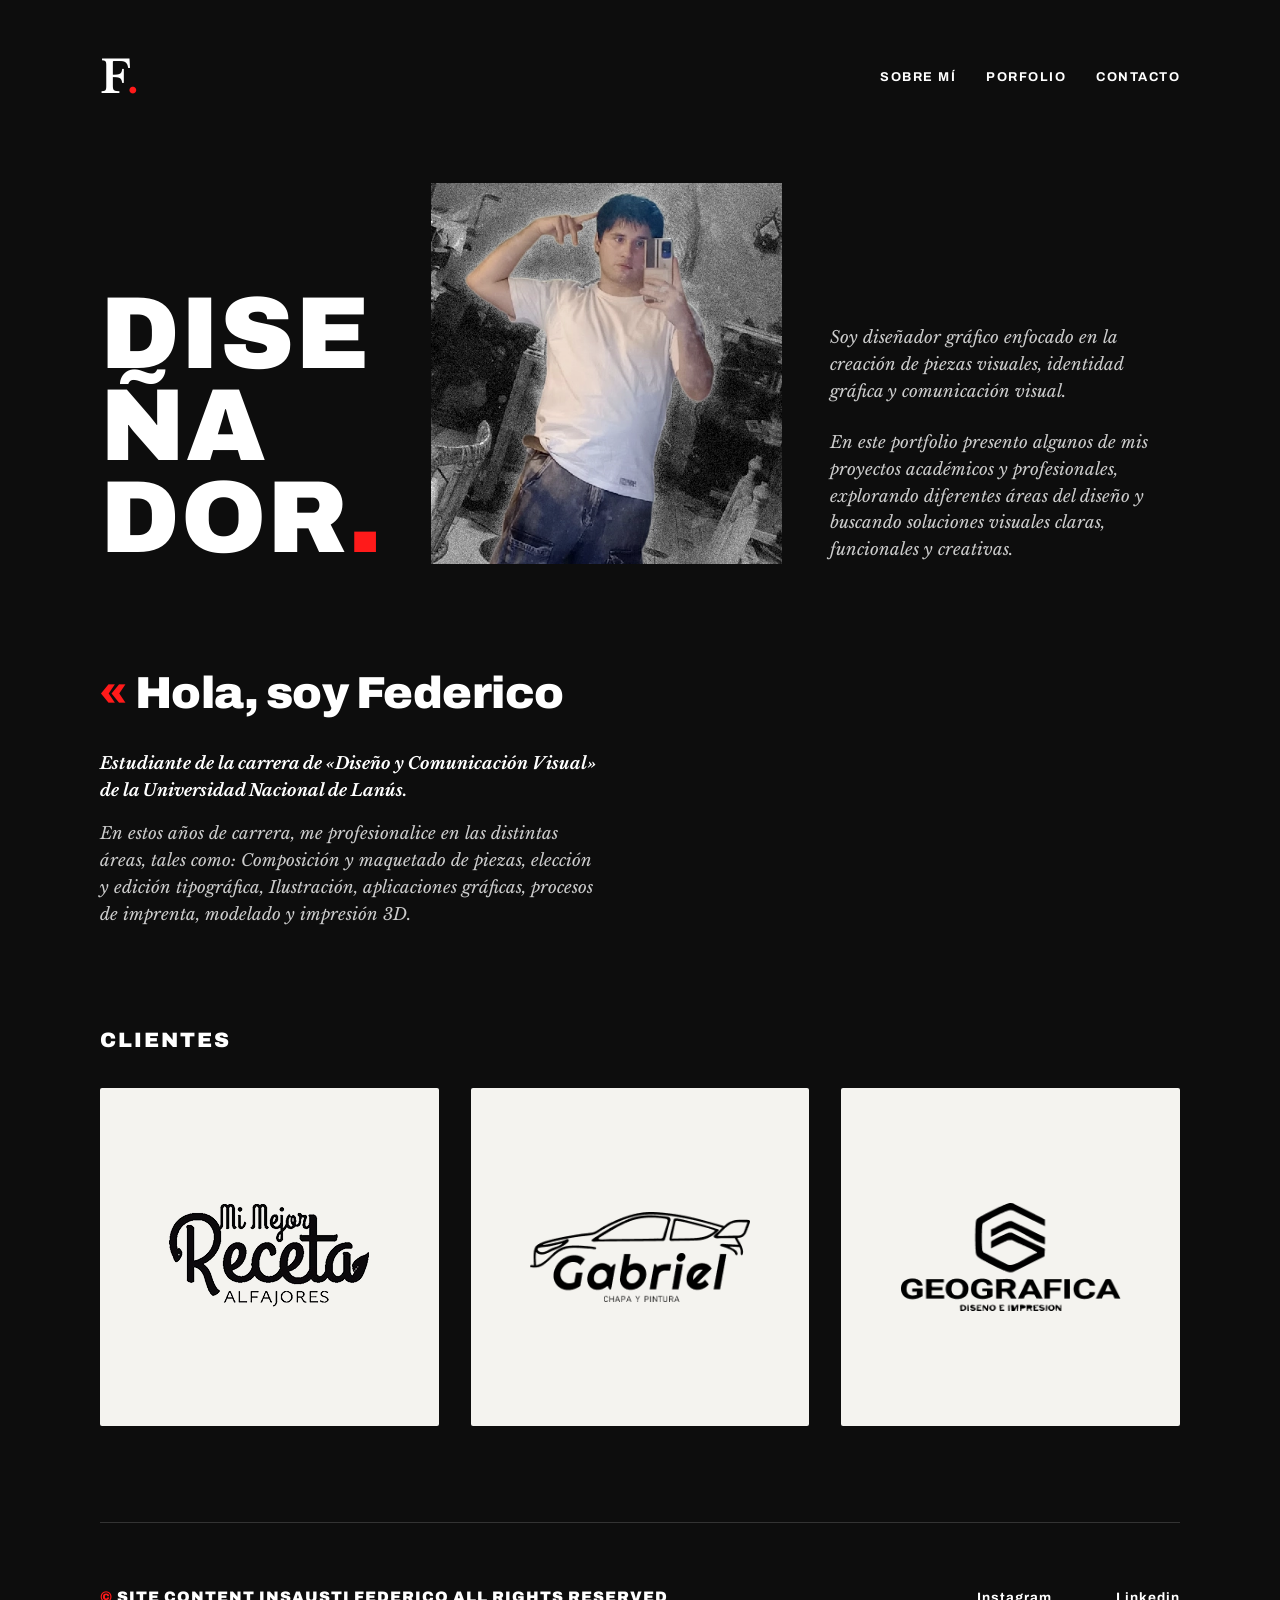
==== commit 63fcbf60: "correcciones anterior trabajo" ====
--- a/index.html
+++ b/index.html
@@ -7,10 +7,9 @@
     <title>Portfolio Federico Insausti</title>
 
     <!-- Favicon -->
-    <link rel="icon" type="image/png" href="img/F-logofabicon.webp">
+    <link rel="icon" type="image/webp" href="img/F-logofabicon.webp">
 
     <link rel="stylesheet" href="estilos.css">
-    <link rel="stylesheet" href="reveal.css">
 
     <!-- Google Fonts: Archivo y Libre Baskerville -->
     <link rel="preconnect" href="https://fonts.googleapis.com">
@@ -24,7 +23,7 @@
 
     <!-- ENCABEZADO Y NAVEGACIÓN -->
     <header>
-      <div class="logo">F<span>.</span></div>
+      <div class="logo" aria-label="Federico Insausti">F</div>
       <nav>
         <a href="index.html" class="boton-head">SOBRE MÍ</a>
         <a href="porfolio.html" class="boton-head">PORFOLIO</a>
@@ -37,12 +36,14 @@
 
       <!-- SECCIÓN FOTO -->
       <section class="seccion-foto" data-reveal>
-        <p class="titulo-principal">
-          DISEÑA DOR<span class="dot-red">.</span>
-        </p>
+        <h2 class="titulo-principal" aria-label="Diseñador">
+          <p >DISE</p>
+          <p>ÑA</p> 
+          <p class="titulo-final" >DOR</p>
+        </h2>
 
         <div class="col-foto">
-          <img src="img/fotoporfolio.webp" alt="Foto de Federico Insaust" class="foto-perfil" width="460" height="500">
+          <img src="img/fotoporfolio.webp" alt="Retrato de Federico Insausti" class="foto-perfil" width="460" height="500">
         </div>
 
         <div class="col-descripcion">
@@ -59,7 +60,7 @@
       <!-- SECCIÓN HOLA -->
       <section class="seccion-hola" id="sobre-mi" data-reveal>
         <h1 class="titulo-hola">
-          <span class="quote-red">«</span>Hola, soy Federico
+          Hola, soy Federico
         </h1>
         <div class="texto-hola">
           <p class="texto-serif destacado">
@@ -77,7 +78,7 @@
       <section class="seccion-clientes" data-reveal>
         <h2 class="titulo-seccion">CLIENTES</h2>
 
-        <div class="grid-clientes">
+        <div class="clientes-list">
           <div class="card-cliente">
             <img src="img/logo-mimejorreceta.webp" alt="Mi Mejor Receta Alfajores" class="logo-mi-mejor-receta"
               width="200" height="106">
@@ -96,14 +97,11 @@
 
     <!-- PIE DE PÁGINA -->
     <footer>
-      <div class="copyright">
-        SITE CONTENT <span class="copy-symbol">©</span> INSAUST FEDERICO<br>
-        ALL RIGHTS RESERVED
-      </div>
+      <p class="copyright">SITE CONTENT INSAUSTI FEDERICO ALL RIGHTS RESERVED</p>
 
       <div class="social-links">
         <a href="https://www.instagram.com/3dreve/" target="_blank" rel="noopener">Instagram</a>
-        <a href="www.linkedin.com/in/federico-ezequiel-insausti-casale" target="_blank" rel="noopener">Linkedin</a>
+        <a href="https://www.linkedin.com/in/federico-ezequiel-insausti-casale" target="_blank" rel="noopener">Linkedin</a>
       </div>
     </footer>
 
--- a/estilos.css
+++ b/estilos.css
@@ -23,7 +23,7 @@
   display: flex;
   justify-content: space-between;
   align-items: center;
-  padding: 24px 0 163px 0;
+  padding: 24px 0 72px;
 }
 
 nav {
@@ -41,8 +41,9 @@
   letter-spacing: -1px;
 }
 
-.logo span {
+.logo::after {
   color: #ff1a1a;
+  content: ".";
 }
 
 .boton-head {
@@ -71,17 +72,20 @@
 }
 
 .titulo-principal {
-  font-family: 'Archivo', sans-serif;
-  font-size: 80px;
+  display: flex;
+  flex-direction: column;
+  flex: 0 0 auto;
+  font-family: 'Archivo', sans-serif;
+  font-size: clamp(56px, 8vw, 104px);
   font-weight: 900;
-  line-height: 1;
-  letter-spacing: 2px;
+  line-height: 0.9;
+  letter-spacing: 1px;
   text-transform: uppercase;
-  max-width: 250px;
-  word-wrap: break-word;
-}
-
-.dot-red {
+  max-width: 100%;
+}
+
+.titulo-final::after {
+  content: ".";
   color: #ff1a1a;
 }
 
@@ -93,10 +97,9 @@
 
 .foto-perfil {
   width: 100%;
-  max-width: 380px;
+  max-width: 460px;
   height: auto;
-  aspect-ratio: 1/1;
-  object-fit: cover;
+  object-fit: contain;
   filter: grayscale(20%) contrast(105%);
 }
 
@@ -139,7 +142,8 @@
   letter-spacing: -0.5px;
 }
 
-.quote-red {
+.titulo-hola::before {
+  content: "«";
   color: #ff1a1a;
   font-family: 'Archivo', sans-serif;
   margin-right: 4px;
@@ -167,7 +171,7 @@
   text-transform: uppercase;
 }
 
-.grid-clientes {
+.clientes-list {
   display: flex;
   gap: 32px;
 }
@@ -197,7 +201,7 @@
   justify-content: space-between;
   align-items: flex-end;
   padding-top: 64px;
-  border-top: 1px solid #1a1a1a;
+  border-top: 1px solid #333333;
 }
 
 .copyright {
@@ -208,8 +212,9 @@
   letter-spacing: 1px;
 }
 
-.copy-symbol {
+.copyright::before {
   color: #ff1a1a;
+  content: "© ";
 }
 
 .social-links {
@@ -246,11 +251,10 @@
   }
 
   .titulo-principal {
-    font-size: 56px;
-    max-width: 100%;
-  }
-
-  .grid-clientes {
+    font-size: clamp(56px, 8vw, 80px);
+  }
+
+  .clientes-list {
     flex-direction: column;
   }
 }
@@ -275,17 +279,19 @@
   .social-links {
     gap: 32px;
   }
+
+  .titulo-principal {
+    font-size: clamp(48px, 13vw, 64px);
+  }
 }
 
 /* ==========================================
    PORFOLIO
    ========================================== */
 :root {
-  --bg-dark: #0d0d0d;
   --text-white: #ffffff;
   --accent-red: #ff1a1a;
   --card-bg: #d9d9d9;
-  --font-heading: 'Archivo', sans-serif;
   --font-body: 'Libre Baskerville', serif;
 }
 
@@ -293,13 +299,9 @@
   overflow-x: hidden;
 }
 
-.page-portfolio .dot,
-.page-portfolio .red-symbol {
+.page-portfolio main#porfolio > h1::after {
   color: var(--accent-red);
-}
-
-.page-portfolio .red-symbol {
-  font-weight: bold;
+  content: ".";
 }
 
 .page-portfolio .bio-text {
@@ -318,20 +320,6 @@
   margin-bottom: 0;
 }
 
-.page-portfolio .badge-container {
-  position: relative;
-}
-
-.page-portfolio .red-badge {
-  position: absolute;
-  z-index: 2;
-  right: 12px;
-  bottom: 12px;
-  width: 16px;
-  height: 16px;
-  background-color: var(--accent-red);
-}
-
 .page-portfolio .card {
   display: flex;
   align-items: center;
@@ -346,6 +334,11 @@
   width: 100%;
   height: 100%;
   object-fit: cover;
+}
+
+.page-portfolio .card video {
+  height: auto;
+  aspect-ratio: 1920 / 400;
 }
 
 .page-portfolio nav a {
@@ -368,6 +361,7 @@
 }
 
 .page-portfolio main#porfolio > h1 {
+  width: 100%;
   max-width: 450px;
   margin-bottom: 20px;
   font-size: 54px;
@@ -379,7 +373,7 @@
 .page-portfolio #principales {
   display: flex;
   gap: 16px;
-  height: 380px;
+  min-height: 380px;
 }
 
 .page-portfolio #principales .card {
@@ -393,7 +387,7 @@
 .page-portfolio #pequenas-piezas {
   display: flex;
   gap: 16px;
-  height: 115px;
+  min-height: 115px;
 }
 
 .page-portfolio #pequenas-piezas .card {
@@ -414,7 +408,7 @@
 
 .page-portfolio #trabajo-destacado .card.large {
   flex: 1.2;
-  height: 360px;
+  min-height: 360px;
 }
 
 .page-portfolio #trabajo-destacado .stacked-cards {
@@ -425,7 +419,8 @@
 }
 
 .page-portfolio #trabajo-destacado .stacked-cards .card {
-  height: calc(50% - 8px);
+  flex: 1;
+  min-height: 172px;
 }
 
 .page-portfolio #trabajo-destacado .col-right {
@@ -443,7 +438,6 @@
 
 .page-portfolio #video .video-card {
   width: 100%;
-  height: 400px;
 }
 
 .page-portfolio #libro h2 {
@@ -600,7 +594,7 @@
 
 .page-portfolio footer {
   align-items: center;
-  margin-top: 80px;
+  margin-top: 64px;
   padding-top: 20px;
   border-top: 0;
   font-size: 11px;
@@ -629,7 +623,7 @@
   }
 
   .page-portfolio #principales {
-    height: 260px;
+    min-height: 260px;
   }
 
   .page-portfolio #trabajo-destacado {
@@ -647,11 +641,11 @@
   .page-portfolio .col-item.wide,
   .page-portfolio .col-item {
     width: 100%;
-    height: 220px;
+    min-height: 220px;
   }
 
   .page-portfolio .col-item.bio-text {
-    height: auto;
+    min-height: 0;
     padding: 20px 0;
   }
 }
@@ -681,25 +675,41 @@
   }
 
   .page-portfolio main#porfolio > h1 {
-    font-size: 38px;
+    font-size: clamp(28px, 9vw, 38px);
   }
 
   .page-portfolio #principales,
   .page-portfolio #pequenas-piezas {
     flex-direction: column;
-    height: auto;
+    min-height: 0;
   }
 
   .page-portfolio #principales .card {
-    height: 200px;
+    min-height: 200px;
   }
 
   .page-portfolio #pequenas-piezas .card {
-    height: 80px;
+    min-height: 80px;
   }
 
   .page-portfolio #trabajo-destacado .col-left {
     flex-direction: column;
+  }
+}
+
+@media (max-width: 480px) {
+  .page-portfolio .book-controls {
+    flex-wrap: wrap;
+  }
+
+  .page-portfolio .book-controls button {
+    flex: 1;
+    padding: 8px;
+  }
+
+  .page-portfolio .book-status {
+    order: -1;
+    min-width: 100%;
   }
 }
 
@@ -714,7 +724,7 @@
    ========================================== */
 .page-contact {
   display: flex;
-  min-height: 1080px;
+  min-height: 100vh;
   flex-direction: column;
 }
 
@@ -739,9 +749,18 @@
   text-transform: uppercase;
 }
 
-.page-contact h1 span,
-.page-contact h2 span {
+.page-contact h1::after,
+.page-contact h2::before {
   color: #ff1a1a;
+}
+
+.page-contact h1::after {
+  content: ".";
+}
+
+.page-contact h2::before {
+  content: "«";
+  margin-right: 2px;
 }
 
 .page-contact form {
@@ -767,11 +786,6 @@
 
 .page-contact .field-group.full-width {
   width: 100%;
-}
-
-.page-contact .field-group.half-width {
-  flex: none;
-  width: 50%;
 }
 
 .page-contact label {
@@ -803,13 +817,6 @@
   min-height: 46px;
 }
 
-.page-contact input[type="text"]::placeholder,
-.page-contact textarea::placeholder {
-  color: #333333;
-  font-family: 'Libre Baskerville', serif;
-  font-style: italic;
-}
-
 .page-contact textarea {
   min-height: 90px;
   resize: vertical;
@@ -854,10 +861,6 @@
   font-weight: 800;
 }
 
-.page-contact h2 span {
-  margin-right: 2px;
-}
-
 .page-contact .direct-contact {
   display: flex;
   align-items: center;
@@ -882,12 +885,31 @@
 .page-contact footer {
   align-items: center;
   padding-top: 20px;
-  border-top: 1px solid #1a1a1a;
+  border-top: 1px solid #333333;
   font-size: 12px;
   font-weight: 800;
   letter-spacing: 0.5px;
 }
 
+body.reveal-ready [data-reveal] {
+  opacity: 0;
+  transform: translateY(24px);
+  transition: opacity 600ms ease, transform 600ms ease;
+}
+
+body.reveal-ready [data-reveal].is-visible {
+  opacity: 1;
+  transform: translateY(0);
+}
+
+@media (prefers-reduced-motion: reduce) {
+  body.reveal-ready [data-reveal] {
+    opacity: 1;
+    transform: none;
+    transition: none;
+  }
+}
+
 .page-contact footer p {
   color: #ffffff;
 }
@@ -909,6 +931,10 @@
     padding: 24px 20px;
   }
 
+  .page-contact h1 {
+    font-size: clamp(32px, 9vw, 42px);
+  }
+
   .page-contact header {
     margin-bottom: 40px;
   }
@@ -918,8 +944,4 @@
     gap: 24px;
   }
 
-  .page-contact .field-group.half-width {
-    width: 100%;
-  }
-
 }
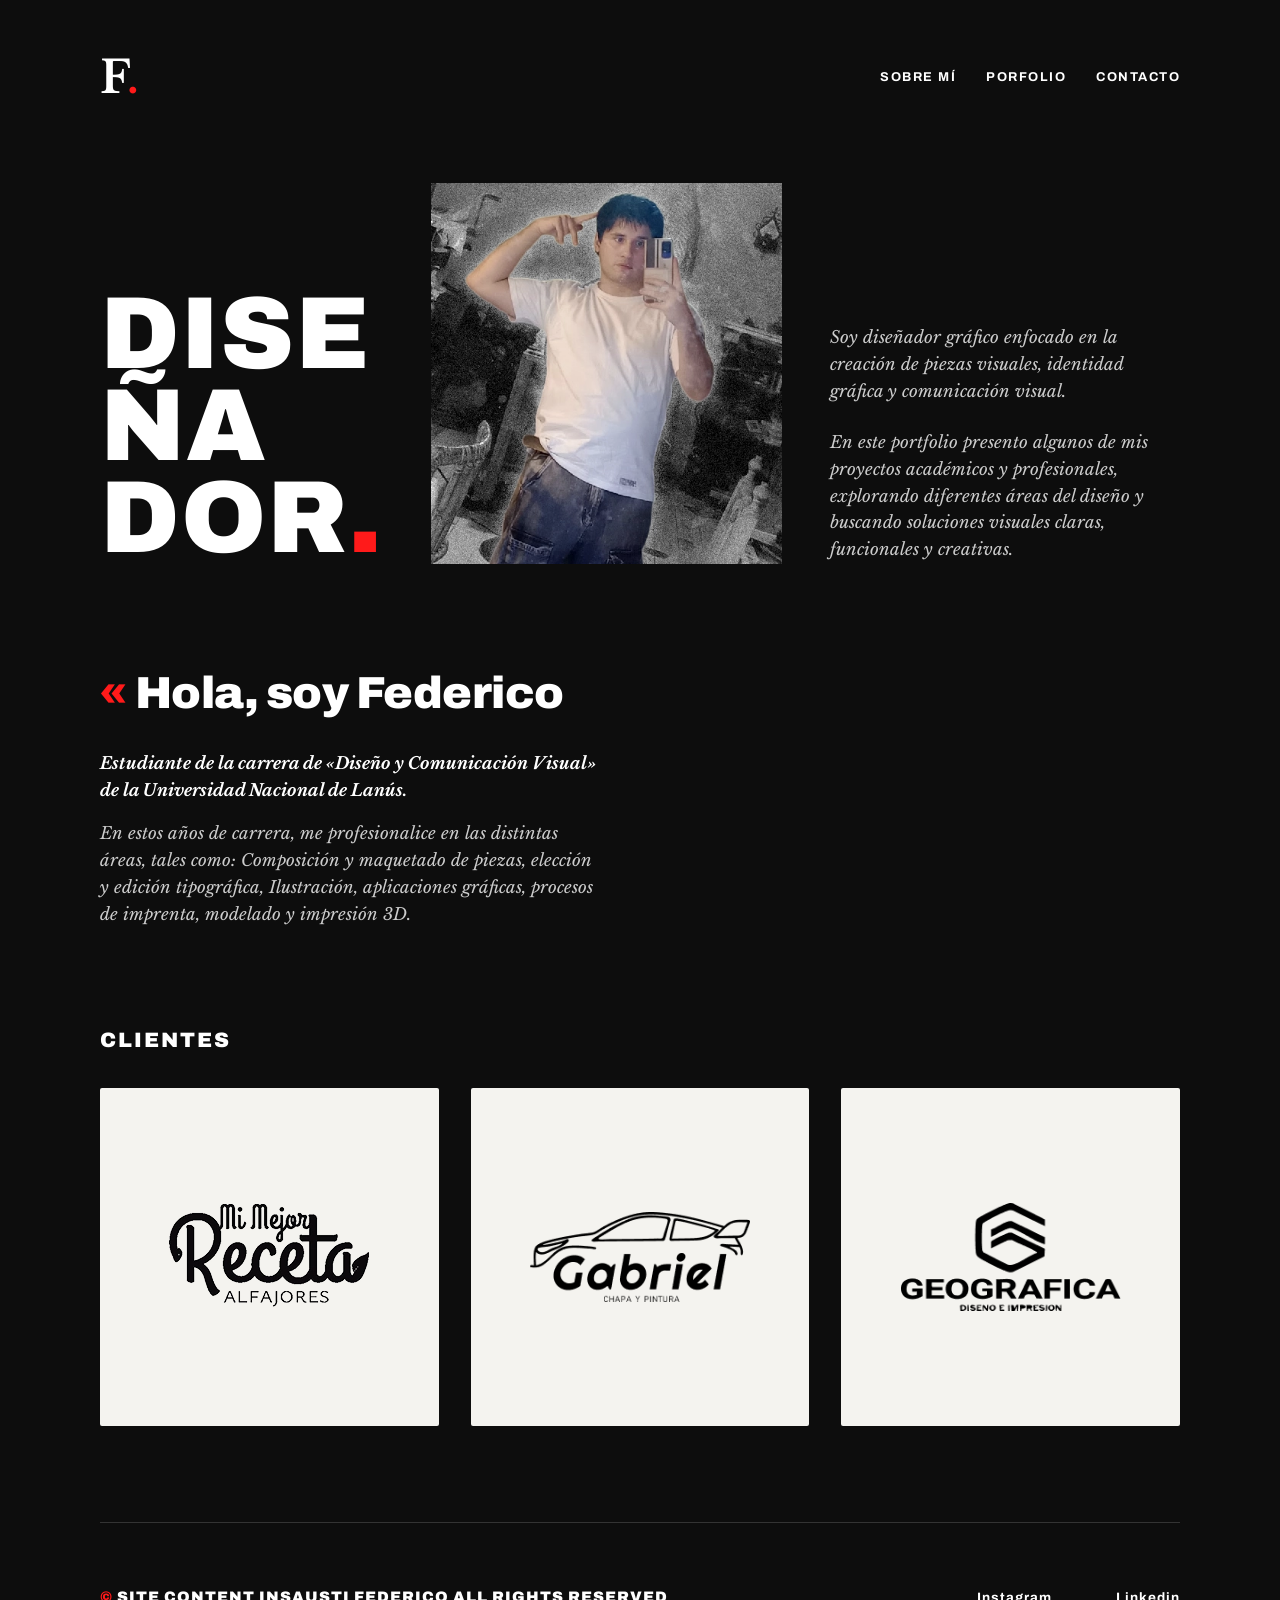
==== commit 4777a7b2: "arreglo video" ====
--- a/index.html
+++ b/index.html
@@ -1,111 +1,106 @@
 <!DOCTYPE html>
-  <html lang="es">
+<html lang="es">
 
-  <head>
-    <meta charset="UTF-8">
-    <meta name="viewport" content="width=device-width, initial-scale=1.0">
-    <title>Portfolio Federico Insausti</title>
+<head>
+  <meta charset="UTF-8">
+  <meta name="viewport" content="width=device-width, initial-scale=1.0">
+  <title>Portfolio Federico Insausti</title>
 
-    <!-- Favicon -->
-    <link rel="icon" type="image/webp" href="img/F-logofabicon.webp">
+  <!-- Favicon -->
+  <link rel="icon" type="image/webp" href="img/f-logofabicon.webp">
 
-    <link rel="stylesheet" href="estilos.css">
+  <link rel="stylesheet" href="estilos.css">
 
-    <!-- Google Fonts: Archivo y Libre Baskerville -->
-    <link rel="preconnect" href="https://fonts.googleapis.com">
-    <link rel="preconnect" href="https://fonts.gstatic.com" crossorigin>
-    <link
-      href="https://fonts.googleapis.com/css2?family=Archivo:ital,wght@0,400..900;1,400..900&family=Libre+Baskerville:ital,wght@0,400;0,700;1,400&display=swap"
-      rel="stylesheet">
-  </head>
+</head>
 
-  <body class="page-home">
+<body>
 
-    <!-- ENCABEZADO Y NAVEGACIÓN -->
-    <header>
-      <div class="logo" aria-label="Federico Insausti">F</div>
-      <nav>
-        <a href="index.html" class="boton-head">SOBRE MÍ</a>
-        <a href="porfolio.html" class="boton-head">PORFOLIO</a>
-        <a href="contacto.html" class="boton-head">CONTACTO</a>
-      </nav>
-    </header>
+  <!-- ENCABEZADO Y NAVEGACIÓN -->
+  <header>
+    <div class="logo" aria-label="Federico Insausti">F</div>
+    <nav>
+      <a href="index.html" class="boton-head">SOBRE MÍ</a>
+      <a href="porfolio.html" class="boton-head">PORFOLIO</a>
+      <a href="contacto.html" class="boton-head">CONTACTO</a>
+    </nav>
+  </header>
 
-    <!-- CONTENIDO PRINCIPAL -->
-    <main>
+  <!-- CONTENIDO PRINCIPAL -->
+  <main>
 
-      <!-- SECCIÓN FOTO -->
-      <section class="seccion-foto" data-reveal>
-        <h2 class="titulo-principal" aria-label="Diseñador">
-          <p >DISE</p>
-          <p>ÑA</p> 
-          <p class="titulo-final" >DOR</p>
-        </h2>
+    <!-- SECCIÓN FOTO -->
+    <section class="seccion-foto">
+      <h2 class="titulo-principal" aria-label="Diseñador">
+        <p>DISE</p>
+        <p>ÑA</p>
+        <p class="titulo-final">DOR</p>
+      </h2>
 
-        <div class="col-foto">
-          <img src="img/fotoporfolio.webp" alt="Retrato de Federico Insausti" class="foto-perfil" width="460" height="500">
+      <div class="col-foto">
+        <img src="img/fotoporfolio.webp" alt="Retrato de Federico Insausti" class="foto-perfil" width="460"
+          height="500">
+      </div>
+
+      <div class="col-descripcion">
+        <p class="texto-serif">
+          Soy diseñador gráfico enfocado en la creación de piezas visuales, identidad gráfica y comunicación visual.
+        </p>
+        <p class="texto-serif">
+          En este portfolio presento algunos de mis proyectos académicos y profesionales, explorando diferentes áreas
+          del diseño y buscando soluciones visuales claras, funcionales y creativas.
+        </p>
+      </div>
+    </section>
+
+    <!-- SECCIÓN HOLA -->
+    <section class="seccion-hola" id="sobre-mi">
+      <h1 class="titulo-hola">
+        Hola, soy Federico
+      </h1>
+      <div class="texto-hola">
+        <p class="texto-serif destacado">
+          Estudiante de la carrera de «Diseño y Comunicación Visual» de la Universidad Nacional de Lanús.
+        </p>
+        <p class="texto-serif">
+          En estos años de carrera, me profesionalice en las distintas áreas, tales como: Composición y maquetado de
+          piezas, elección y edición tipográfica, Ilustración, aplicaciones gráficas, procesos de imprenta, modelado y
+          impresión 3D.
+        </p>
+      </div>
+    </section>
+
+    <!-- SECCIÓN CLIENTES -->
+    <section class="seccion-clientes">
+      <h2 class="titulo-seccion">CLIENTES</h2>
+
+      <div class="clientes-list">
+        <div class="card-cliente">
+          <img src="img/logo-mimejorreceta.webp" alt="Mi Mejor Receta Alfajores" class="logo-mi-mejor-receta"
+            width="200" height="106">
         </div>
+        <div class="card-cliente">
+          <img src="img/logo-gabriel.webp" alt="Gabriel Car Detailing" class="logo-gabriel" width="247" height="101">
+        </div>
+        <div class="card-cliente">
+          <img src="img/logo-geografica.webp" alt="Geografica Imprenta y Carteleria" class="logo-geografica" width="233"
+            height="115">
+        </div>
+      </div>
+    </section>
 
-        <div class="col-descripcion">
-          <p class="texto-serif">
-            Soy diseñador gráfico enfocado en la creación de piezas visuales, identidad gráfica y comunicación visual.
-          </p>
-          <p class="texto-serif">
-            En este portfolio presento algunos de mis proyectos académicos y profesionales, explorando diferentes áreas
-            del diseño y buscando soluciones visuales claras, funcionales y creativas.
-          </p>
-        </div>
-      </section>
+  </main>
 
-      <!-- SECCIÓN HOLA -->
-      <section class="seccion-hola" id="sobre-mi" data-reveal>
-        <h1 class="titulo-hola">
-          Hola, soy Federico
-        </h1>
-        <div class="texto-hola">
-          <p class="texto-serif destacado">
-            Estudiante de la carrera de «Diseño y Comunicación Visual» de la Universidad Nacional de Lanús.
-          </p>
-          <p class="texto-serif">
-            En estos años de carrera, me profesionalice en las distintas áreas, tales como: Composición y maquetado de
-            piezas, elección y edición tipográfica, Ilustración, aplicaciones gráficas, procesos de imprenta, modelado y
-            impresión 3D.
-          </p>
-        </div>
-      </section>
+  <!-- PIE DE PÁGINA -->
+  <footer>
+    <p class="copyright">SITE CONTENT INSAUSTI FEDERICO ALL RIGHTS RESERVED</p>
 
-      <!-- SECCIÓN CLIENTES -->
-      <section class="seccion-clientes" data-reveal>
-        <h2 class="titulo-seccion">CLIENTES</h2>
+    <div class="social-links">
+      <a href="https://www.instagram.com/3dreve/" target="_blank" rel="noopener">Instagram</a>
+      <a href="https://www.linkedin.com/in/federico-ezequiel-insausti-casale" target="_blank"
+        rel="noopener">Linkedin</a>
+    </div>
+  </footer>
+  <script src="scroll-animations.js"></script>
+</body>
 
-        <div class="clientes-list">
-          <div class="card-cliente">
-            <img src="img/logo-mimejorreceta.webp" alt="Mi Mejor Receta Alfajores" class="logo-mi-mejor-receta"
-              width="200" height="106">
-          </div>
-          <div class="card-cliente">
-            <img src="img/logo-gabriel.webp" alt="Gabriel Car Detailing" class="logo-gabriel" width="247" height="101">
-          </div>
-          <div class="card-cliente">
-            <img src="img/logo-geografica.webp" alt="Geografica Imprenta y Carteleria" class="logo-geografica"
-              width="233" height="115">
-          </div>
-        </div>
-      </section>
-
-    </main>
-
-    <!-- PIE DE PÁGINA -->
-    <footer>
-      <p class="copyright">SITE CONTENT INSAUSTI FEDERICO ALL RIGHTS RESERVED</p>
-
-      <div class="social-links">
-        <a href="https://www.instagram.com/3dreve/" target="_blank" rel="noopener">Instagram</a>
-        <a href="https://www.linkedin.com/in/federico-ezequiel-insausti-casale" target="_blank" rel="noopener">Linkedin</a>
-      </div>
-    </footer>
-
-    <script src="reveal.js"></script>
-  </body>
-
-  </html>+</html>
--- a/estilos.css
+++ b/estilos.css
@@ -1,3 +1,30 @@
+/* ==========================================
+   TIPOGRAFÍAS LOCALES
+   ========================================== */
+@font-face {
+  font-family: 'Archivo';
+  src: url('fonts/Archivo/Archivo-VariableFont_wdth,wght.ttf') format('truetype');
+  font-style: normal;
+  font-weight: 400 900;
+  font-display: swap;
+}
+
+@font-face {
+  font-family: 'Libre Baskerville';
+  src: url('fonts/Libre_Baskerville/LibreBaskerville-VariableFont_wght.ttf') format('truetype');
+  font-style: normal;
+  font-weight: 400 700;
+  font-display: swap;
+}
+
+@font-face {
+  font-family: 'Libre Baskerville';
+  src: url('fonts/Libre_Baskerville/LibreBaskerville-Italic-VariableFont_wght.ttf') format('truetype');
+  font-style: italic;
+  font-weight: 400 700;
+  font-display: swap;
+}
+
 /* ==========================================
    RESET & ESTILOS GENERALES
    ========================================== */
@@ -14,6 +41,47 @@
   line-height: 1.5;
   padding: 20px 100px;
   max-width: 1920px;
+}
+
+body.scroll-effects-ready .scroll-reveal {
+  opacity: 0;
+  filter: blur(4px);
+  transform: translate3d(0, 30px, 0) scale(0.985);
+  transition:
+    opacity 700ms cubic-bezier(0.2, 0.7, 0.2, 1),
+    filter 700ms cubic-bezier(0.2, 0.7, 0.2, 1),
+    transform 700ms cubic-bezier(0.2, 0.7, 0.2, 1);
+}
+
+body.scroll-effects-ready .scroll-reveal.scroll-reveal-visible {
+  opacity: 1;
+  filter: blur(0);
+  transform: translate3d(0, 0, 0) scale(1);
+}
+
+body.scroll-effects-ready .scroll-reveal:nth-child(2) {
+  transition-delay: 80ms;
+}
+
+body.scroll-effects-ready .scroll-reveal:nth-child(3) {
+  transition-delay: 160ms;
+}
+
+body.scroll-effects-ready .scroll-reveal:nth-child(4) {
+  transition-delay: 240ms;
+}
+
+body.scroll-effects-ready .scroll-reveal:nth-child(5) {
+  transition-delay: 320ms;
+}
+
+@media (prefers-reduced-motion: reduce) {
+  body.scroll-effects-ready .scroll-reveal {
+    opacity: 1;
+    filter: none;
+    transform: none;
+    transition: none;
+  }
 }
 
 /* ==========================================
@@ -267,7 +335,9 @@
   }
 
   nav {
-    gap: 24px;
+    width: 100%;
+    flex-wrap: wrap;
+    gap: 12px 16px;
   }
 
   footer {
@@ -282,6 +352,10 @@
 
   .titulo-principal {
     font-size: clamp(48px, 13vw, 64px);
+  }
+
+  .titulo-hola {
+    font-size: clamp(32px, 10vw, 44.8px);
   }
 }
 
@@ -299,7 +373,7 @@
   overflow-x: hidden;
 }
 
-.page-portfolio main#porfolio > h1::after {
+.page-portfolio main#porfolio>h1::after {
   color: var(--accent-red);
   content: ".";
 }
@@ -328,17 +402,24 @@
   background-color: var(--card-bg);
 }
 
-.page-portfolio .card img,
-.page-portfolio .card video {
+.page-portfolio .card img {
   display: block;
   width: 100%;
   height: 100%;
   object-fit: cover;
 }
 
-.page-portfolio .card video {
+.page-portfolio .video-card {
+  width: 100%;
+  background-color: #0d0d0d;
+}
+
+.page-portfolio .video-card video {
+  display: block;
+  width: 100%;
   height: auto;
   aspect-ratio: 1920 / 400;
+  object-fit: cover;
 }
 
 .page-portfolio nav a {
@@ -360,7 +441,7 @@
   gap: 24px;
 }
 
-.page-portfolio main#porfolio > h1 {
+.page-portfolio main#porfolio>h1 {
   width: 100%;
   max-width: 450px;
   margin-bottom: 20px;
@@ -429,15 +510,6 @@
   flex-direction: column;
   justify-content: flex-end;
   padding: 0 20px;
-}
-
-.page-portfolio #video {
-  display: flex;
-  width: 100%;
-}
-
-.page-portfolio #video .video-card {
-  width: 100%;
 }
 
 .page-portfolio #libro h2 {
@@ -491,7 +563,7 @@
   height: auto;
 }
 
-.page-portfolio .book-page + .book-page {
+.page-portfolio .book-page+.book-page {
   border-left: 1px solid #ddd;
 }
 
@@ -656,7 +728,7 @@
     padding: 12px;
   }
 
-  .page-portfolio .book-page + .book-page {
+  .page-portfolio .book-page+.book-page {
     display: none;
   }
 
@@ -674,7 +746,7 @@
     gap: 20px;
   }
 
-  .page-portfolio main#porfolio > h1 {
+  .page-portfolio main#porfolio>h1 {
     font-size: clamp(28px, 9vw, 38px);
   }
 
@@ -891,25 +963,6 @@
   letter-spacing: 0.5px;
 }
 
-body.reveal-ready [data-reveal] {
-  opacity: 0;
-  transform: translateY(24px);
-  transition: opacity 600ms ease, transform 600ms ease;
-}
-
-body.reveal-ready [data-reveal].is-visible {
-  opacity: 1;
-  transform: translateY(0);
-}
-
-@media (prefers-reduced-motion: reduce) {
-  body.reveal-ready [data-reveal] {
-    opacity: 1;
-    transform: none;
-    transition: none;
-  }
-}
-
 .page-contact footer p {
   color: #ffffff;
 }
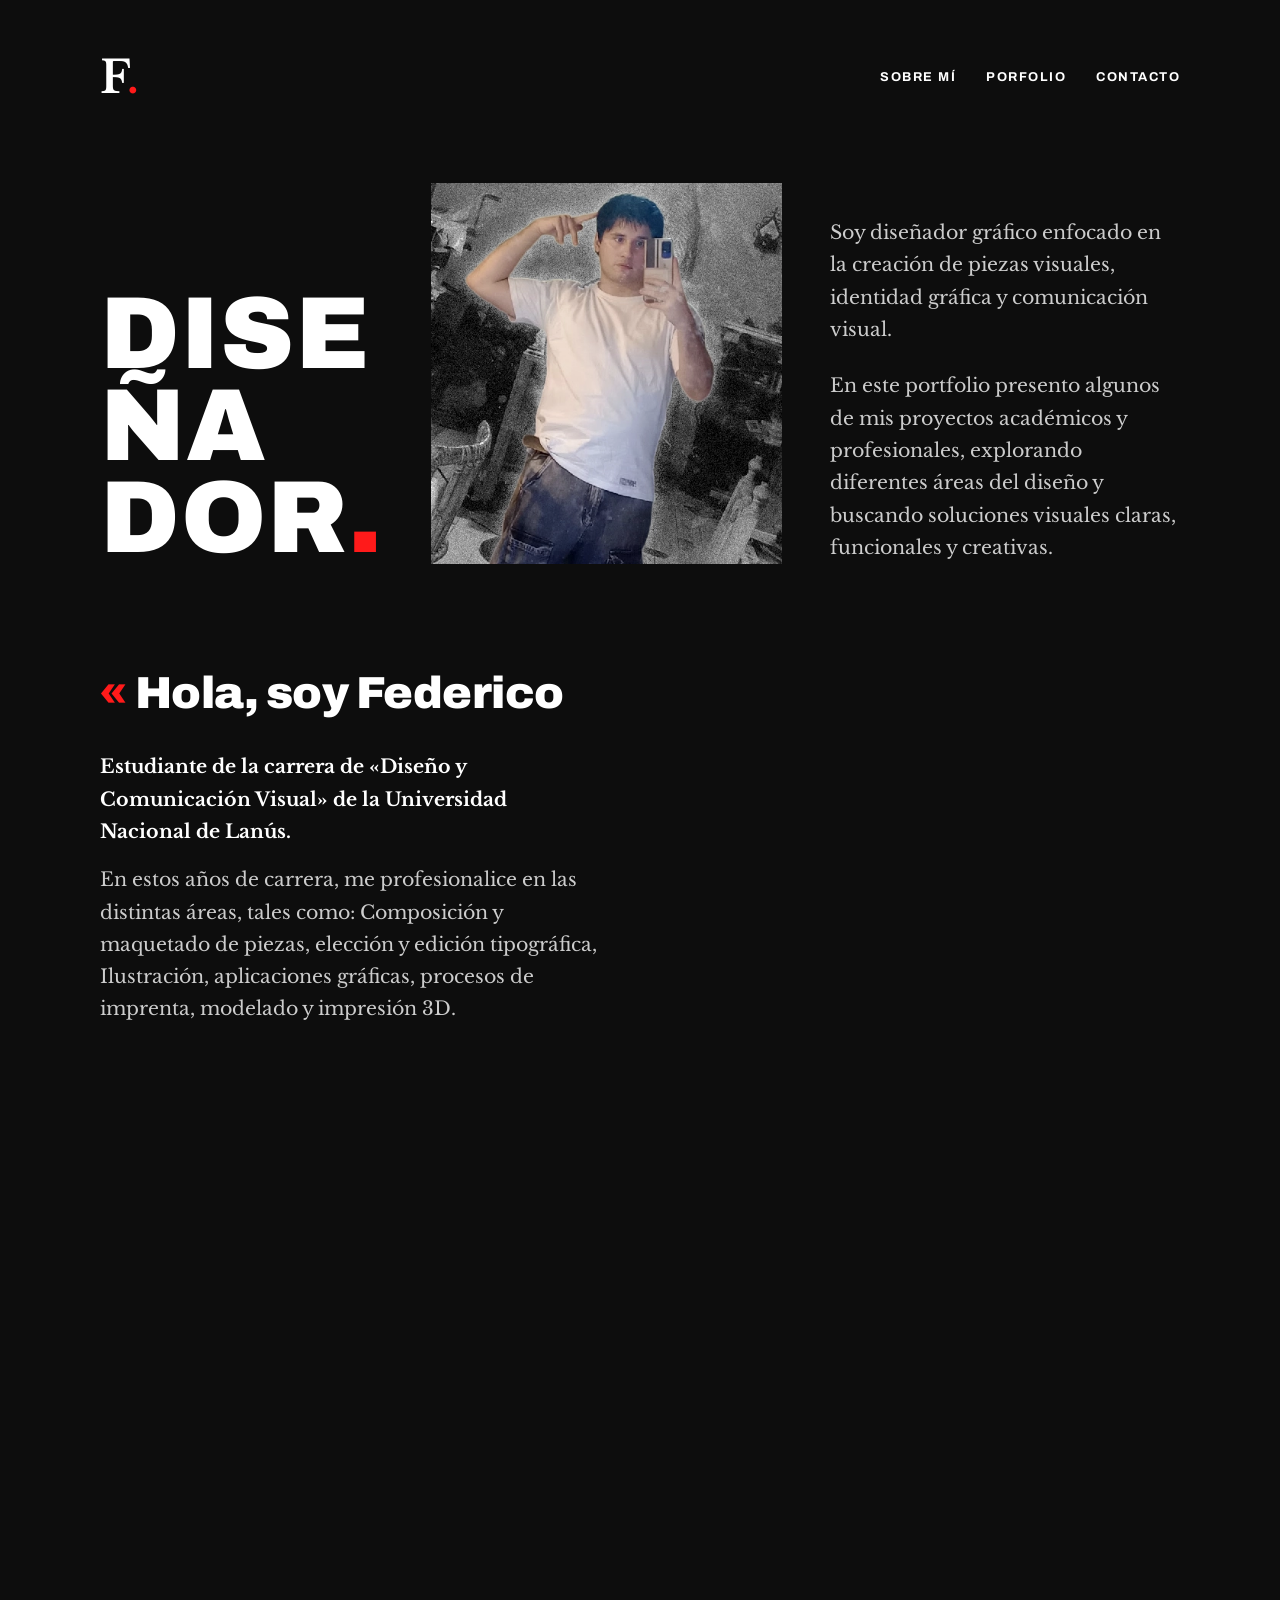
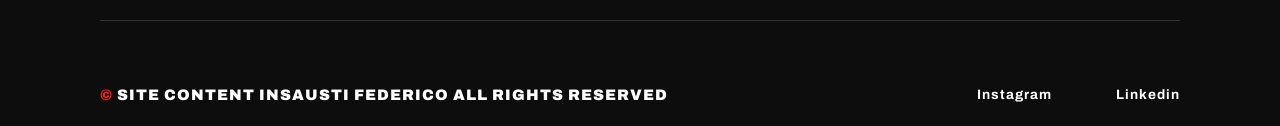
==== commit 6ed03450: "header scroll" ====
--- a/index.html
+++ b/index.html
@@ -74,10 +74,11 @@
       <h2 class="titulo-seccion">CLIENTES</h2>
 
       <div class="clientes-list">
-        <div class="card-cliente">
+        <a class="card-cliente" href="porfolio.html#principales"
+          aria-label="Ver el trabajo de Mi Mejor Receta en el porfolio">
           <img src="img/logo-mimejorreceta.webp" alt="Mi Mejor Receta Alfajores" class="logo-mi-mejor-receta"
             width="200" height="106">
-        </div>
+        </a>
         <div class="card-cliente">
           <img src="img/logo-gabriel.webp" alt="Gabriel Car Detailing" class="logo-gabriel" width="247" height="101">
         </div>
--- a/estilos.css
+++ b/estilos.css
@@ -88,10 +88,14 @@
    CABECERA Y NAVEGACIÓN 
    ========================================== */
 header {
+  position: sticky;
+  top: 0;
+  z-index: 10;
   display: flex;
   justify-content: space-between;
   align-items: center;
   padding: 24px 0 72px;
+  background-color: #0d0d0d;
 }
 
 nav {
@@ -180,10 +184,11 @@
 
 .texto-serif {
   font-family: 'Libre Baskerville', Georgia, serif;
-  font-style: italic;
-  font-size: 16.8px;
+  font-size: 19px;
+  font-style: normal;
+  font-weight: 400;
   color: #cccccc;
-  line-height: 1.6;
+  line-height: 1.7;
 }
 
 .texto-serif.destacado {
@@ -253,6 +258,11 @@
   justify-content: center;
   padding: 40px;
   border-radius: 2px;
+}
+
+.card-cliente:focus-visible {
+  outline: 2px solid #ff1a1a;
+  outline-offset: 4px;
 }
 
 .card-cliente img {
@@ -381,9 +391,10 @@
 .page-portfolio .bio-text {
   color: var(--text-white);
   font-family: var(--font-body);
-  font-size: 13px;
-  font-style: italic;
-  line-height: 1.6;
+  font-size: 17px;
+  font-style: normal;
+  font-weight: 400;
+  line-height: 1.7;
 }
 
 .page-portfolio .bio-text p {
@@ -455,6 +466,7 @@
   display: flex;
   gap: 16px;
   min-height: 380px;
+  scroll-margin-top: 210px;
 }
 
 .page-portfolio #principales .card {
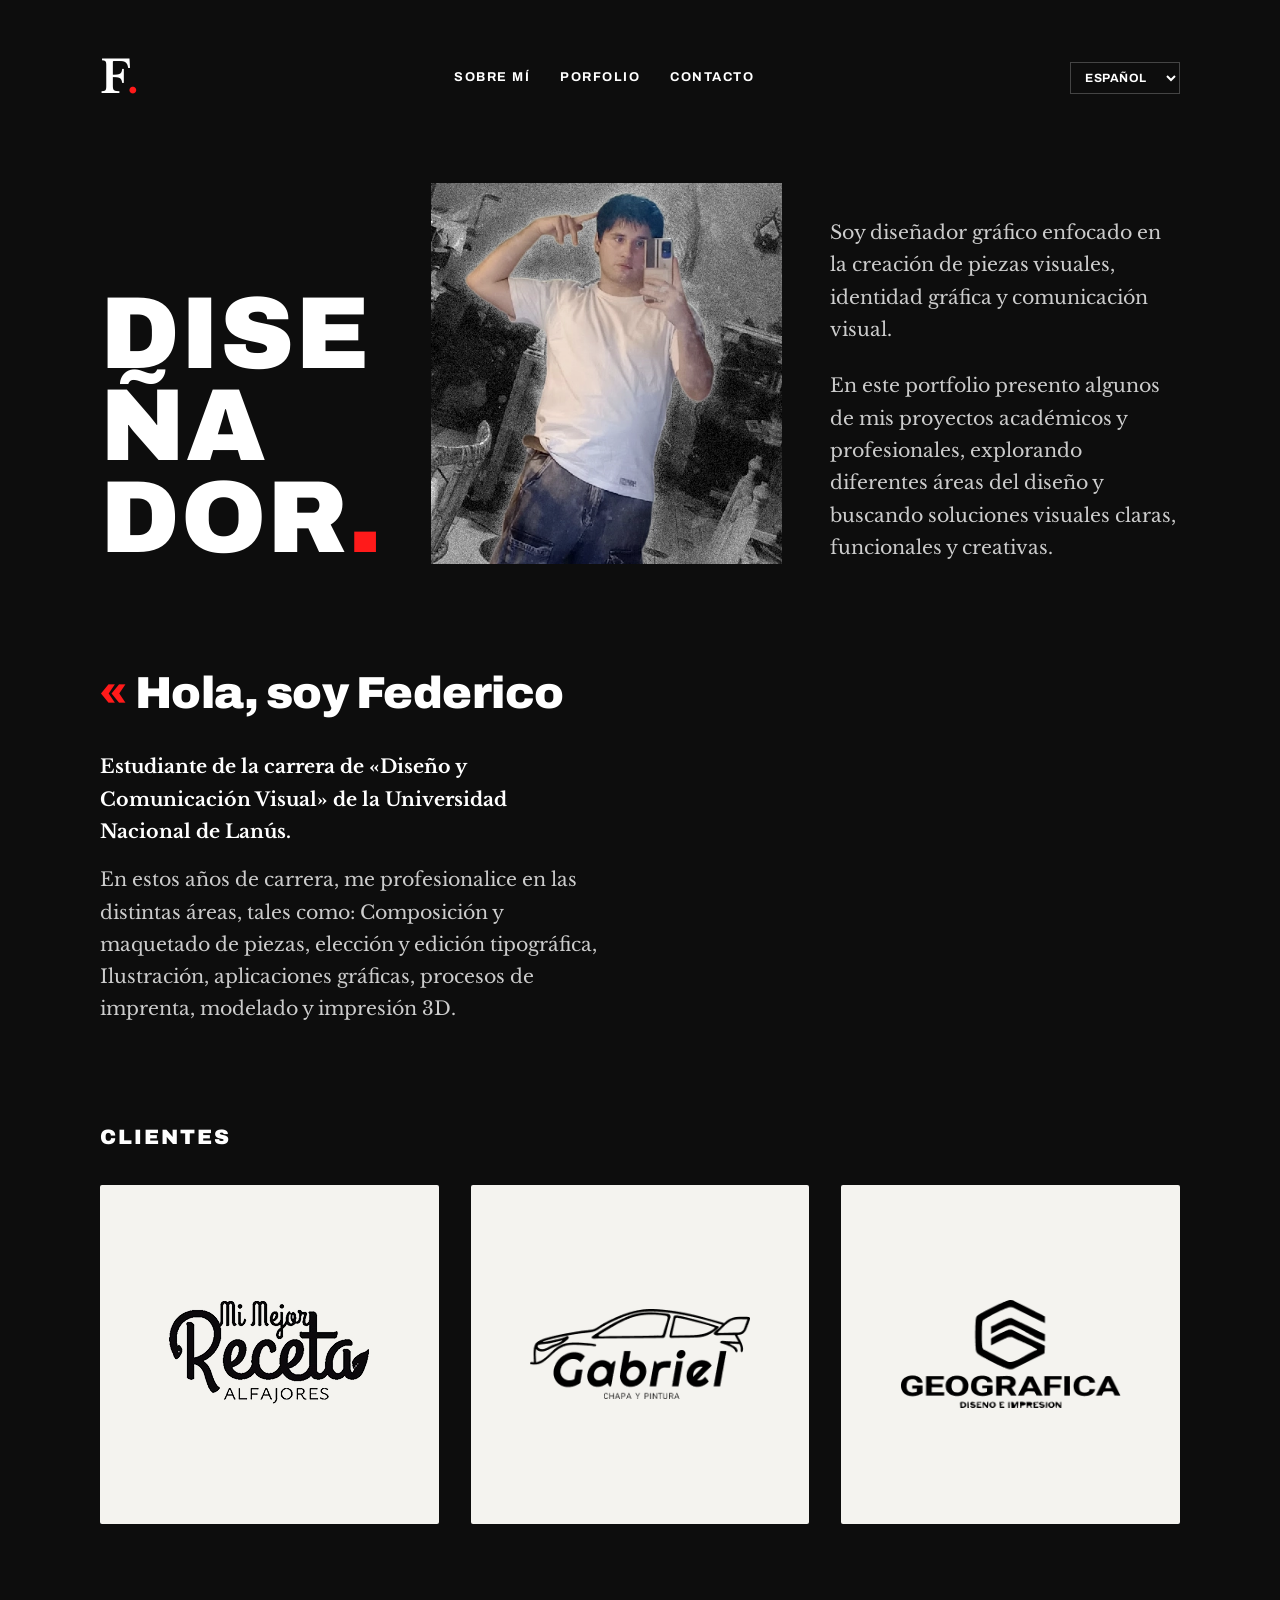
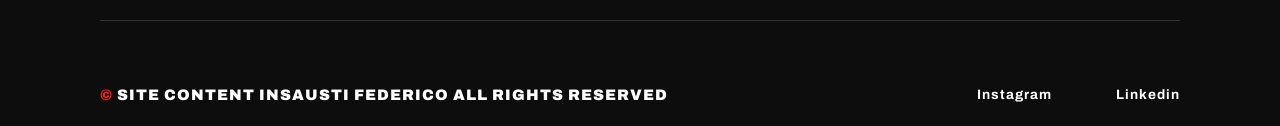
==== commit 0c028886: "traductor" ====
--- a/index.html
+++ b/index.html
@@ -23,6 +23,14 @@
       <a href="porfolio.html" class="boton-head">PORFOLIO</a>
       <a href="contacto.html" class="boton-head">CONTACTO</a>
     </nav>
+    <div class="language-switcher">
+      <label class="visually-hidden" for="site-language">Idioma del sitio</label>
+      <select class="language-select" id="site-language" aria-label="Idioma del sitio">
+        <option value="es">ESPAÑOL</option>
+        <option value="en">ENGLISH</option>
+        <option value="fr">FRANÇAIS</option>
+      </select>
+    </div>
   </header>
 
   <!-- CONTENIDO PRINCIPAL -->
@@ -101,6 +109,7 @@
         rel="noopener">Linkedin</a>
     </div>
   </footer>
+  <script src="traductor.js"></script>
   <script src="scroll-animations.js"></script>
 </body>
 
--- a/estilos.css
+++ b/estilos.css
@@ -103,6 +103,45 @@
   gap: 30px;
 }
 
+.language-switcher {
+  display: flex;
+  align-items: center;
+  min-height: 32px;
+}
+
+.visually-hidden {
+  position: absolute;
+  width: 1px;
+  height: 1px;
+  overflow: hidden;
+  clip: rect(0, 0, 0, 0);
+  white-space: nowrap;
+  clip-path: inset(50%);
+}
+
+.language-switcher .language-select {
+  width: auto;
+  min-height: 32px;
+  margin: 0;
+  padding: 6px 10px;
+  border: 1px solid #444444;
+  border-radius: 0;
+  background-color: #0d0d0d;
+  color: #ffffff;
+  font-family: 'Archivo', sans-serif;
+  font-size: 12px;
+  font-style: normal;
+  font-weight: 700;
+  letter-spacing: 0.5px;
+  color-scheme: dark;
+  cursor: pointer;
+}
+
+.language-switcher .language-select:focus-visible {
+  outline: 2px solid #ff1a1a;
+  outline-offset: 3px;
+}
+
 /* ==========================================
    ELEMENTOS GENERALES
    ========================================== */
